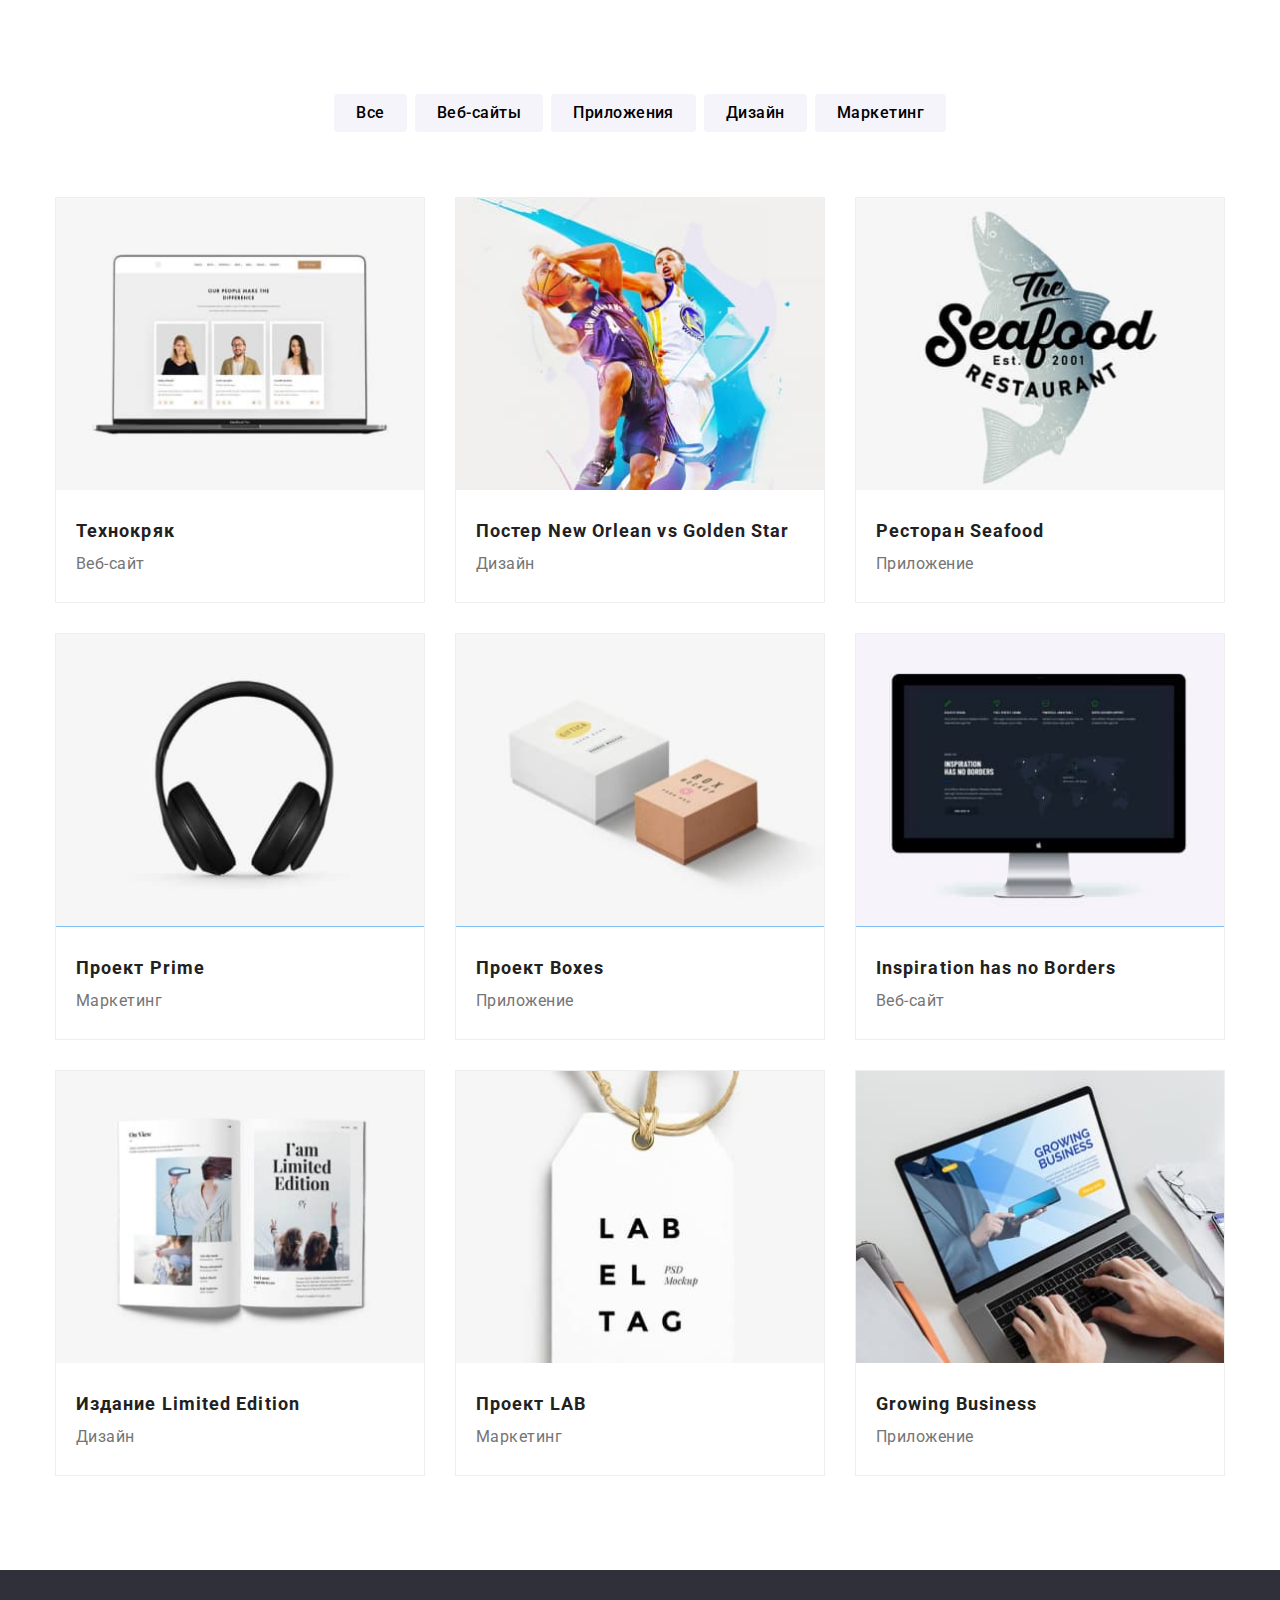
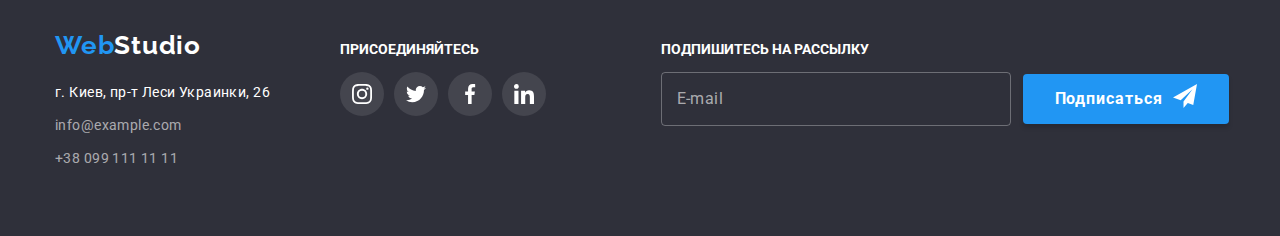
==== portfolio.html @ 1bb11bcc "finished 7 sections of 9" ====
<!DOCTYPE html>
<html lang="ru">

<head>
    <meta charset="UTF-8">
    <meta http-equiv="X-UA-Compatible" content="IE=edge">
    <meta name="viewport" content="width=device-width, initial-scale=1.0">
    <title>Студия</title>
    <link rel="preconnect" href="https://fonts.gstatic.com">
    <link
        href="https://fonts.googleapis.com/css2?family=Raleway:wght@700&family=Roboto:wght@400;500;700;900&display=swap"
        rel="stylesheet">
    <link rel="stylesheet" href="https://cdnjs.cloudflare.com/ajax/libs/modern-normalize/1.0.0/modern-normalize.min.css">
    <link rel="stylesheet" href="./css/main.min.css">
</head>
<body>
    <!-- <header>
        <div class="container navigation">
            <nav class="navigation">
                <a href="./index.html" lang=en class="logo--dark"><span class="logo--accent">Web</span>Studio</a>
                <ul class="navigation__links list">
                    <li class="navigation__item"><a class="link" href="./index.html">Студия</a></li>
                    <li class="navigation__item"><a class="link current" href="./portfolio.html">Портфолио</a></li>
                    <li class="navigation__item"><a class="link" href="">Контакты</a></li>
                </ul>
            </nav>
            <ul class="address list">
                <li class="address__item">
                    <a class="link" href="mailto:info@devstudio.com">
    
                        <svg class="address__icon" width="16px" height="12px">
                            <use href="./images/sprite.svg#icon-envelope"></use>
                        </svg>info@devstudio.com
    
                    </a>
                </li>
                <li class="address__item">
                    <a class="link" href="tel:+380961111111">
                        <svg class="address__icon" width="20px" height="16px">
                            <use href="./images/sprite.svg#icon-smartphone"></use>
                        </svg>+38 096 111 11 11
                    </a>
                </li>
            </ul>
        </div>
    </header> -->
<!-- main -->
<main>
    
<section class="portfolio">
    <div class="container">
        <!-- project buttons -->
        
    <h1 class="visually-hidden">Наши проекты</h1>
    
    <ul class="portfolio__buttons list">
        <li class="portfolio__list"><button type="button" class="portfolio__button">Все</button></li>
        <li class="portfolio__list"><button type="button" class="portfolio__button">Веб-сайты</button></li>
        <li class="portfolio__list"><button type="button" class="portfolio__button">Приложения</button></li>
        <li class="portfolio__list"><button type="button" class="portfolio__button">Дизайн</button></li>
        <li class="portfolio__list"><button type="button" class="portfolio__button">Маркетинг</button></li>
    </ul>
    
    <!-- project cards -->
    <ul class="portfolio__cards list">
        <li class="card">
            <a class="card__link" href="">
                
                <div class="portfolio__container">
        
                <picture>
                    <source srcset="./images/portfolio/desktop1@1x.jpg 1x, ./images/portfolio/desktop1@2x.jpg 2x"
                        media="(min-width: 1200px)" type="image/jpeg">
                    <source srcset="./images/portfolio/tablet1@1x.jpg 1x, ./images/portfolio/tablet1@2x.jpg 2x" media="(min-width: 768px)"
                        type="image/jpeg">
                    <source srcset="./images/portfolio/mobile1@1x.jpg 1x, ./images/portfolio/mobile1@2x.jpg 2x" media="(max-width: 767.9px)"
                        type="image/jpeg">

                   <img src="./images/portfolio/img1.jpg" alt="пример веб-страницы" width="450" height="294">
                </picture>
            
            <div class="overlay">
                <p class="overlay__paragraph">
                    Технокряк это современная площадка распространения коронавируса. Компании используют эту платформу для цифрового
                    шпионажа и атак на защищённые сервера конкурентов.
                </p>
            </div></div>
            <div class="portfolio__text">
            <h2 class="portfolio__heading">Технокряк</h2>
            <p class="portfolio__paragraph">Веб-сайт</p>
            </div></a>
        </li>
        <li class="card">
            <a class="card__link" href="">

                <div class="portfolio__container">
        
                <picture>
                    <source srcset="./images/portfolio/desktop2@1x.jpg 1x, ./images/portfolio/desktop2@2x.jpg 2x"
                        media="(min-width: 1200px)" type="image/jpeg">
                    <source srcset="./images/portfolio/tablet2@1x.jpg 1x, ./images/portfolio/tablet2@2x.jpg 2x" media="(min-width: 768px)"
                        type="image/jpeg">
                    <source srcset="./images/portfolio/mobile2@1x.jpg 1x, ./images/portfolio/mobile2@2x.jpg 2x" media="(max-width: 767.9px)"
                        type="image/jpeg">
                    <img src="./images/portfolio/img2.jpg" alt="постер игра в баскетбол" width="450" height="294">
                </picture>
            
            <div class="overlay">
                <p class="overlay__paragraph">
                    Технокряк это современная площадка распространения коронавируса. Компании используют эту платформу для цифрового
                    шпионажа и атак на защищённые сервера конкурентов.
                </p>
            </div>
            </div>
            <div class="portfolio__text">
            <h2 class="portfolio__heading">Постер <span lang="en">New Orlean vs Golden Star</span></h2>
            <p class="portfolio__paragraph">Дизайн</p>
            </div></a>
        </li>
        <li class="card">
            <a class="card__link" href="">
                
                <div class="portfolio__container">
        
                <picture>
                    <source srcset="./images/portfolio/desktop3@1x.jpg 1x, ./images/portfolio/desktop3@2x.jpg 2x"
                        media="(min-width: 1200px)" type="image/jpeg">
                    <source srcset="./images/portfolio/tablet3@1x.jpg 1x, ./images/portfolio/tablet3@2x.jpg 2x" media="(min-width: 768px)"
                        type="image/jpeg">
                    <source srcset="./images/portfolio/mobile3@1x.jpg 1x, ./images/portfolio/mobile3@2x.jpg 2x" media="(max-width: 767.9px)"
                        type="image/jpeg">
                    <img src="./images/portfolio/img3.jpg" alt="эмблема ресторана" width="450" height="294">
                </picture>
            
            <div class="overlay">
                <p class="overlay__paragraph">
                    Технокряк это современная площадка распространения коронавируса. Компании используют эту платформу для цифрового
                    шпионажа и атак на защищённые сервера конкурентов.
                </p>
            </div>
            </div>
            <div class="portfolio__text">
            <h2 class="portfolio__heading">Ресторан <span lang="en">Seafood</span></h2>
            <p class="portfolio__paragraph">Приложение</p>
            </div></a>
        </li>
        <li class="card">
            <a class="card__link" href="">
                
                <div class="portfolio__container">
        
                <picture>
                    <source srcset="./images/portfolio/desktop4@1x.jpg 1x, ./images/portfolio/desktop4@2x.jpg 2x"
                        media="(min-width: 1200px)" type="image/jpeg">
                    <source srcset="./images/portfolio/tablet4@1x.jpg 1x, ./images/portfolio/tablet4@2x.jpg 2x" media="(min-width: 768px)"
                        type="image/jpeg">
                    <source srcset="./images/portfolio/mobile4@1x.jpg 1x, ./images/portfolio/mobile4@2x.jpg 2x" media="(max-width: 767.9px)"
                        type="image/jpeg">
                    <img src="./images/portfolio/img4.jpg" alt="наушники" width="450" height="294">
                </picture>
            
            <div class="overlay">
                <p class="overlay__paragraph">
                    Технокряк это современная площадка распространения коронавируса. Компании используют эту платформу для цифрового
                    шпионажа и атак на защищённые сервера конкурентов.
                </p>
            </div>
            </div>
            <div class="portfolio__text">
            <h2 class="portfolio__heading">Проект <span lang="en">Prime</span></h2>
            <p class="portfolio__paragraph">Маркетинг</p>
            </div></a>
        </li>
        <li class="card">
            <a class="card__link" href="">
                
            <div class="portfolio__container">
        
                <picture>
                    <source srcset="./images/portfolio/desktop5@1x.jpg 1x, ./images/portfolio/desktop5@2x.jpg 2x"
                        media="(min-width: 1200px)" type="image/jpeg">
                    <source srcset="./images/portfolio/tablet5@1x.jpg 1x, ./images/portfolio/tablet5@2x.jpg 2x" media="(min-width: 768px)"
                        type="image/jpeg">
                    <source srcset="./images/portfolio/mobile5@1x.jpg 1x, ./images/portfolio/mobile5@2x.jpg 2x" media="(max-width: 767.9px)"
                        type="image/jpeg">
                    <img src="./images/portfolio/img5.jpg" alt="пример приложения" width="450" height="294">
                </picture>
            
            <div class="overlay">
                <p class="overlay__paragraph">
                    Технокряк это современная площадка распространения коронавируса. Компании используют эту платформу для цифрового
                    шпионажа и атак на защищённые сервера конкурентов.
                </p>
            </div>
            </div>
            <div class="portfolio__text">
            <h2 class="portfolio__heading">Проект <span lang="en">Boxes</span></h2>
            <p class="portfolio__paragraph">Приложение</p>
            </div></a>
        </li>
        <li class="card">
            <a class="card__link" href="">
                
                <div class="portfolio__container">
                    <picture>
                        <source srcset="./images/portfolio/desktop6@1x.jpg 1x, ./images/portfolio/desktop6@2x.jpg 2x"
                            media="(min-width: 1200px)" type="image/jpeg">
                        <source srcset="./images/portfolio/tablet6@1x.jpg 1x, ./images/portfolio/tablet6@2x.jpg 2x" media="(min-width: 768px)"
                            type="image/jpeg">
                        <source srcset="./images/portfolio/mobile6@1x.jpg 1x, ./images/portfolio/mobile6@2x.jpg 2x" media="(max-width: 767.9px)"
                            type="image/jpeg">
                        <img src="./images/portfolio/img6.jpg" alt="пример веб-сайта" width="450" height="294">
                    </picture>
            <div class="overlay">
                <p class="overlay__paragraph">
                    Технокряк это современная площадка распространения коронавируса. Компании используют эту платформу для цифрового
                    шпионажа и атак на защищённые сервера конкурентов.
                </p>
            </div>
            </div>
            <div class="portfolio__text">
            <h2 class="portfolio__heading" lang="en">Inspiration has no Borders</h2>
            <p class="portfolio__paragraph">Веб-сайт</p>
            </div></a>
        </li>
        <li class="card">
            <a class="card__link" href="">
                
            <div class="portfolio__container">
            <picture>
                <source srcset="./images/portfolio/desktop7@1x.jpg 1x, ./images/portfolio/desktop7@2x.jpg 2x"
                    media="(min-width: 1200px)" type="image/jpeg">
                <source srcset="./images/portfolio/tablet7@1x.jpg 1x, ./images/portfolio/tablet7@2x.jpg 2x" media="(min-width: 768px)"
                    type="image/jpeg">
                <source srcset="./images/portfolio/mobile7@1x.jpg 1x, ./images/portfolio/mobile7@2x.jpg 2x" media="(max-width: 767.9px)"
                    type="image/jpeg">
                <img src="./images/portfolio/img6.jpg" alt="пример веб-сайта" width="450" height="294">
            </picture>
            <div class="overlay">
                <p class="overlay__paragraph">
                    Технокряк это современная площадка распространения коронавируса. Компании используют эту платформу для цифрового
                    шпионажа и атак на защищённые сервера конкурентов.
                </p>
            </div>
            </div>
            <div class="portfolio__text">
            <h2 class="portfolio__heading">Издание <span lang="en">Limited Edition</span></h2>
            <p class="portfolio__paragraph">Дизайн</p>
            </div></a>
        </li>
        <li class="card">
            <a class="card__link" href="">
                
                <div class="portfolio__container">
            <picture>
                <source srcset="./images/portfolio/desktop8@1x.jpg 1x, ./images/portfolio/desktop8@2x.jpg 2x"
                    media="(min-width: 1200px)" type="image/jpeg">
                <source srcset="./images/portfolio/tablet8@1x.jpg 1x, ./images/portfolio/tablet8@2x.jpg 2x" media="(min-width: 768px)"
                    type="image/jpeg">
                <source srcset="./images/portfolio/mobile8@1x.jpg 1x, ./images/portfolio/mobile8@2x.jpg 2x" media="(max-width: 767.9px)"
                    type="image/jpeg">
                <img src="./images/portfolio/img8.jpg" alt="этикетка с названием проекта" width="450" height="294">
            </picture>
            <div class="overlay">
                <p class="overlay__paragraph">
                    Технокряк это современная площадка распространения коронавируса. Компании используют эту платформу для цифрового
                    шпионажа и атак на защищённые сервера конкурентов.
                </p>
            </div>
            </div>
            <div class="portfolio__text">
            <h2 class="portfolio__heading">Проект <span lang="en">LAB</span></h2>
            <p class="portfolio__paragraph">Маркетинг</p>
            </div></a>
        </li>
        <li class="card">
            <a class="card__link" href="">
                
                <div class="portfolio__container">
            <picture>
                <source srcset="./images/portfolio/desktop9@1x.jpg 1x, ./images/portfolio/desktop9@2x.jpg 2x"
                    media="(min-width: 1200px)" type="image/jpeg">
                <source srcset="./images/portfolio/tablet9@1x.jpg 1x, ./images/portfolio/tablet9@2x.jpg 2x" media="(min-width: 768px)"
                    type="image/jpeg">
                <source srcset="./images/portfolio/mobile9@1x.jpg 1x, ./images/portfolio/mobile9@2x.jpg 2x" media="(max-width: 767.9px)"
                    type="image/jpeg">
                <img src="./images/portfolio/img9.jpg" alt="приложение на экране ноутбука" width="450" height="294">
            </picture>
            <div class="overlay">
                <p class="overlay__paragraph">
                    Технокряк это современная площадка распространения коронавируса. Компании используют эту платформу для цифрового
                    шпионажа и атак на защищённые сервера конкурентов.
                </p>
            </div>
            </div>
            <div class="portfolio__text">
            <h2 class="portfolio__heading" lang="en">Growing Business</h2>
            <p class="portfolio__paragraph">Приложение</p>
            </div></a>
        </li>
    </ul>
</div>
</section>
</main>
    <!-- footer -->
<footer>
    <div class="container footer">
        <div class="footer__thumb">
            <div class="footer__wrap">

                <a href="./index.html" lang=en class="logo--light"><span class="logo--accent">Web</span>Studio</a>
                <address>
                    <ul class="list">
                        <li class="footer__list"><a class="footer__address" href="https://goo.gl/maps/DHRGLdLPz4CvpjzV8"
                                target="_blank" rel="noopener noreferrer">г. Киев, пр-т Леси Украинки, 26</a></li>
                        <li class="footer__list"><a class="footer__mail"
                                href="mailto:info@example.com">info@example.com</a></li>
                        <li class="footer__list"><a class="footer__number" href="tel:+380991111111">+38 099 111 11
                                11</a> </li>
                    </ul>
                </address>
            </div>

            <div class="join">
                <h3 class="join__heading">присоединяйтесь</h3>
                <ul class="list footer__social">
                    <li class="social__item">
                        <a class="link social__link" href="" target="_blank" rel="noopener noreferrer"
                            aria-label="Ссылка на Инстаграм">
                            <svg class="join__icon">
                                <use href="./images/sprite.svg#icon-instagram"></use>
                            </svg>
                        </a>
                    </li>
                    <li class="social__item">
                        <a class="link social__link" href="" target="_blank" rel="noopener noreferrer"
                            aria-label="Ссылка на Твиттер">
                            <svg class="join__icon">
                                <use href="./images/sprite.svg#icon-twitter"></use>
                            </svg>
                        </a>
                    </li>
                    <li class="social__item">
                        <a class="link social__link" href="" target="_blank" rel="noopener noreferrer"
                            aria-label="Ссылка на Фейсбук">
                            <svg class="join__icon">
                                <use href="./images/sprite.svg#icon-facebook"></use>
                            </svg>
                        </a>
                    </li>
                    <li class="social__item">
                        <a class="link social__link" href="" target="_blank" rel="noopener noreferrer"
                            aria-label="Ссылка на Линкедин">
                            <svg class="join__icon">
                                <use href="./images/sprite.svg#icon-linkedin"></use>
                            </svg>
                        </a>
                    </li>
                </ul>

            </div>
        </div>
        <div class="follow">
            <h3 class="join__heading">Подпишитесь на рассылку</h3>
            <form class="follow__thumb">

                <label>
                    <input type="email" name="follow__email" placeholder="E-mail" autocomplete="off"
                        class="follow__email" />
                </label>
                <button type="submit" class="follow__button">Подписаться
                    <svg class="follow__icon" width="24px" height="24px">
                        <use href="./images/sprite.svg#icon-send"></use>
                    </svg></button>

            </form>
        </div>

    </div>
</footer>


</body>
---- css/main.min.css ----
:root{--primary-text-color: rgba(33, 33, 33, 1);--secondary-text-color: rgba(117, 117, 117, 1);--light-text-color: rgba(255, 255, 255, 1);--accent-color: rgba(33, 150, 243, 1);--background-primary: rgba(255, 255, 255, 1);--background-secondary: rgba(245, 244, 250, 1);--background-dark: rgba(47, 48, 58, 1);--primary-icon-color: rgba(175, 177, 184, 1);--dark-icon-background: rgba(255, 255, 255, 0.1);--cubic-bezier: cubic-bezier(0.4, 0, 0.2, 1)}body{background-color:var(--background-primary);color:var(--primary-text-color);font-family:"Roboto", "Raleway", sans-serif}html{box-sizing:border-box}*,*::before,*::after{box-sizing:inherit}img{display:block;width:100%;height:auto}button{border:none}.list{list-style:none;padding:0;margin:0}.link{text-decoration:none}textarea{resize:none}header{border:1px solid #ececec;align-items:center}footer{padding-top:60px;padding-bottom:60px;background-color:var(--background-dark)}.visually-hidden{position:absolute !important;clip:rect(1px 1px 1px 1px);clip:rect(1px, 1px, 1px, 1px);padding:0 !important;border:0 !important;height:1px !important;width:1px !important;overflow:hidden}.container{padding-left:15px;padding-right:15px;width:100%;margin-left:auto;margin-right:auto}@media screen and (min-width: 480px){.container{max-width:480px;margin-left:auto;margin-right:auto}}@media screen and (min-width: 768px){.container{max-width:768px}}@media screen and (min-width: 1200px){.container{max-width:1200px}}.logo--dark{font-family:"Raleway";font-weight:700;font-size:26px;line-height:1.2;letter-spacing:0.03em;color:var(--primary-text-color);text-decoration:none;padding-bottom:25px;padding-top:25px}.logo--light{display:block;margin-bottom:20px;font-family:"Raleway";font-weight:700;font-size:26px;line-height:1.2;letter-spacing:0.03em;color:var(--light-text-color);text-decoration:none}.logo--accent{font-family:"Raleway";font-weight:700;font-size:26px;line-height:1.2;letter-spacing:0.03em;color:var(--accent-color);text-decoration:none}.address__icon{display:inline-flex;margin-right:10px;align-items:center;fill:var(--secondary-text-color);transition-property:fill;transition-duration:250ms;transition-timing-function:var(--cubic-bezier)}.address__icon:hover{fill:currentColor}.link:hover .address__icon,.link:focus .address__icon{fill:currentColor}.address .link{display:flex;align-items:center;font-weight:500;font-size:12px;line-height:1.14;letter-spacing:0.02em;color:var(--secondary-text-color);cursor:pointer;transition-property:color;transition-duration:250ms;transition-timing-function:var(--cubic-bezier)}@media screen and (min-width: 1200px){.address .link{font-size:14px;line-height:1.17}}.address .link:hover,.address .link:focus{color:var(--accent-color)}.address{display:none;margin-left:auto}@media screen and (min-width: 768px){.address{display:flex;flex-direction:column}}@media screen and (min-width: 1200px){.address{flex-direction:inherit}}@media screen and (min-width: 768px){.address__item:not(:last-child){margin-bottom:10px}}@media screen and (min-width: 1200px){.address__item:not(:last-child){margin-right:50px;margin-bottom:0}}.mobile-menu{position:fixed;top:0;left:0;width:100%;height:100vp}.mobile-menu__button{width:40px;height:40px;background-color:transparent;border:none;cursor:pointer}@media screen and (min-width: 768px){.mobile-menu__button{display:none}}.navigation{display:flex;align-items:center}.navigation__links{display:none;margin-left:88px}@media screen and (min-width: 768px){.navigation__links{display:flex}}@media screen and (min-width: 1200px){.navigation__links{margin-left:93px}}.navigation__links .navigation__item{margin-right:50px}.navigation__links .navigation__item:last-child{margin:0}.navigation__links .link{font-weight:500;font-size:14px;line-height:1.14;letter-spacing:0.02em;color:var(--primary-text-color);cursor:pointer;transition-property:color;transition-duration:250ms;transition-timing-function:var(--cubic-bezier)}.navigation__links .link:hover,.navigation__links .link:focus{color:var(--accent-color)}.navigation__links .link.current{color:var(--accent-color)}.link.current{position:relative;padding-bottom:32px}.link.current::after{position:absolute;content:"";display:block;bottom:-1px;width:100%;height:4px;border-radius:2px;background-color:var(--accent-color)}.promo{padding-top:118px;padding-bottom:118px;margin-right:auto;margin-left:auto;max-width:1600px;background-repeat:no-repeat;background-size:cover;background-color:var(--background-dark);background-image:linear-gradient(rgba(47,48,58,0.4), rgba(47,48,58,0.4)),url(../../images/bg-image/mobile-bg@1x.jpg)}@media screen and (min-width: 1200px){.promo{padding-top:200px;padding-bottom:200px;background-position:center;max-width:1600px;height:600px}}@media (min-device-pixel-ratio: 2), (-webkit-min-device-pixel-ratio: 2), (min-resolution: 192dpi), (min-resolution: 2dppx){.promo{background-image:linear-gradient(rgba(47,48,58,0.4), rgba(47,48,58,0.4)),url("../images/bg-image/mobile-bg@2x.jpg")}}@media (min-width: 768px){.promo{background-image:linear-gradient(rgba(47,48,58,0.4), rgba(47,48,58,0.4)),url("../images/bg-image/tablet-bg@1x.jpg")}}@media (min-width: 768px) and (min-device-pixel-ratio: 2), (min-width: 768px) and (-webkit-min-device-pixel-ratio: 2), (min-width: 768px) and (min-resolution: 192dpi), (min-width: 768px) and (min-resolution: 2dppx){.promo{background-image:linear-gradient(rgba(47,48,58,0.4), rgba(47,48,58,0.4)),url("../images/bg-image/tablet-bg@2x.jpg")}}@media (min-width: 1200px){.promo{background-image:linear-gradient(rgba(47,48,58,0.4), rgba(47,48,58,0.4)),url("../images/bg-image/desktop-bg@1x.jpg");background-position:center;max-width:1600px;height:600px}}@media (min-width: 1200px) and (min-device-pixel-ratio: 2), (min-width: 1200px) and (-webkit-min-device-pixel-ratio: 2), (min-width: 1200px) and (min-resolution: 192dpi), (min-width: 1200px) and (min-resolution: 2dppx){.promo{background-image:linear-gradient(rgba(47,48,58,0.4), rgba(47,48,58,0.4)),url("../images/bg-image/desktop-bg@2x.jpg")}}.promo__heading{max-width:360px;margin:0 auto;margin-bottom:30px;font-weight:900;font-size:26px;line-height:1.62;text-align:center;letter-spacing:0.06em;text-transform:uppercase;color:var(--light-text-color)}@media screen and (min-width: 1200px){.promo__heading{max-width:696px;font-size:44px;line-height:1.36}}.promo__button{display:block;padding:10px 32px;min-width:200;margin-left:auto;margin-right:auto;font-family:inherit;font-weight:700;font-size:16px;line-height:1.87;letter-spacing:0.06em;background-color:var(--accent-color);color:var(--light-text-color);box-shadow:0px 4px 4px rgba(0,0,0,0.15);border-radius:4px;cursor:pointer}.highlights{padding-top:60px;padding-bottom:60px;background-color:var(--background-primary)}@media screen and (min-width: 1200px){.highlights{padding-top:94px;padding-bottom:94px}}.highlights .list{margin-left:-30px;margin-top:-30px}@media screen and (min-width: 768px){.highlights .list{display:flex;flex-wrap:wrap}}.highlights__list{margin-top:30px;margin-left:30px}@media screen and (min-width: 480px){.highlights__list{flex-basis:calc((100% - 1 * 30px) / 1)}}@media screen and (min-width: 768px){.highlights__list{flex-basis:calc((100% - 2 * 30px) / 2)}}@media screen and (min-width: 1200px){.highlights__list{flex-basis:calc((100% - 4 * 30px) / 4)}}.highlights__thumb{display:flex;justify-content:center;align-items:center;padding-top:25px;padding-bottom:25px;margin-bottom:30px;width:100%;height:auto;background-color:var(--background-secondary);border-radius:4px}@media screen and (min-width: 1200px){.highlights__thumb{width:270px;height:120px}}.highlights__icon{width:70px;height:70px}.highlights__heading{margin-bottom:0;margin-top:0;text-align:center;font-size:14px;font-weight:700;line-height:1.14;letter-spacing:0.03em;text-transform:uppercase}@media screen and (min-width: 760px){.highlights__heading{text-align:left}}.highlights__paragraph{margin-top:10px;margin-bottom:0;font-size:14px;line-height:1.71;letter-spacing:0.03em;color:var(--secondary-text-color)}.projects{padding-bottom:94px}@media screen and (max-width: 1199px){.projects{display:none}}.projects__heading{margin-top:0;margin-bottom:50px}.projects__list{display:flex}.projects__cards:not(:last-child){margin-right:30px}.projects__cards{position:relative;width:370px;height:294px}.projects__container{position:absolute;bottom:0;display:flex;align-items:center;justify-content:center;width:100%;height:70px;background-color:rgba(47,48,58,0.8)}.projects__text{margin:0;font-weight:700;font-size:14px;line-height:1.14;letter-spacing:0.03em;text-transform:uppercase;color:var(--light-text-color)}.projects__heading{font-weight:700;font-size:36px;line-height:1.16;text-align:center;letter-spacing:0.03em}.team{padding-top:94px;padding-bottom:94px;background-color:var(--background-secondary)}.team__heading{margin-top:0;font-weight:700;font-size:28px;line-height:1.16;text-align:center;letter-spacing:0.03em}@media screen and (min-width: 1200px){.team__heading{margin-bottom:50px;font-size:36px}}.team__list{margin-left:-30px;margin-top:-30px;display:flex;flex-wrap:wrap}.team__card{width:450px;padding-bottom:30px;margin-top:30px;margin-left:30px;text-align:center;background-color:var(--background-primary);box-shadow:0px 1px 3px rgba(0,0,0,0.12),0px 1px 1px rgba(0,0,0,0.14),0px 2px 1px rgba(0,0,0,0.2);border-radius:0px 0px 4px 4px}@media screen and (min-width: 768px){.team__card{flex-basis:calc((100% - 2 * 30px) / 2)}}@media screen and (min-width: 1200px){.team__card{flex-basis:calc((100% - 4 * 30px) / 4)}}.team__img{margin-bottom:30px}.team__name{margin-top:0;margin-bottom:10px;font-weight:500;font-size:16px;line-height:1.18;text-align:center;letter-spacing:0.03em}.team__description{margin:0;font-size:16px;line-height:1.18;text-align:center;letter-spacing:0.03em;color:var(--secondary-text-color)}.social{display:inline-flex;margin-top:16px}.social__item:not(:last-child){margin-right:10px}.social__link{display:flex;justify-content:center;align-items:center;width:44px;height:44px;border-radius:50%;transition-property:background-color;transition-duration:250ms;transition-timing-function:var(--cubic-bezier)}.social__icon{width:20px;height:20px;fill:var(--primary-icon-color);transition-property:fill;transition-duration:250ms;transition-timing-function:var(--cubic-bezier)}.social__link:hover,.social__link:focus{background-color:var(--accent-color)}.social__link:hover .social__icon,.social__link:focus .social__icon{fill:var(--light-text-color)}.clients{padding-top:60px;padding-bottom:60px}.clients__heading{margin-top:0;margin-bottom:30px;font-weight:700;font-size:28px;line-height:1.17;text-align:center;letter-spacing:0.03em}.clients__list{display:flex;flex-wrap:wrap;margin-top:-30px;margin-left:-30px}.clients__card{width:100%;margin-top:30px;margin-left:30px;flex-basis:calc((100% - 2 * 30px) / 2)}@media screen and (min-width: 768px){.clients__card{flex-basis:calc((100% - 3 * 30px) / 3)}}@media screen and (min-width: 1200px){.clients__card{flex-basis:calc((100% - 6 * 30px) / 6)}}.clients__icon{width:106px;height:60px;fill:var(--primary-icon-color);transition:fill 250ms cubic-bezier(0.4, 0, 0.2, 1)}.clients__link{display:flex;justify-content:center;align-items:center;width:100%;height:90px;border:1px solid #afb1b8;border-radius:4px;transition-property:border;transition-duration:250ms;transition-timing-function:cubic-bezier(0.4, 0, 0.2, 1)}.clients__link:hover,.clients__link:focus{border:1px solid var(--accent-color);border-radius:4px}.clients__link:hover .clients__icon,.clients__link:focus .clients__icon{fill:var(--accent-color)}.backdrop{position:fixed;top:0;left:0;width:100%;height:100%;background-color:rgba(0,0,0,0.1);opacity:1;transition:opacity 250ms var(--cubic-bezier),visibility 250ms var(--cubic-bezier)}.backdrop.is-hidden{opacity:0;pointer-events:none;visibility:hidden}.backdrop.is-hidden .modal{transform:translate(-50%, -50%) scale(0.9)}.modal{position:absolute;top:50%;left:50%;transform:translate(-50%, -50%) scale(1);width:528px;height:581px;padding:40px;background-color:var(--light-text-color);box-shadow:0px 1px 3px rgba(0,0,0,0.12),0px 1px 1px rgba(0,0,0,0.14),0px 2px 1px rgba(0,0,0,0.2);border-radius:4px;opacity:1;transition:transform 250ms var(--cubic-bezier),opacity 250ms var(--cubic-bezier)}.modal__button{position:absolute;right:8px;top:8px;width:30px;height:30px;cursor:pointer;background:var(--light-text-color);border:1px solid rgba(0,0,0,0.1);border-radius:50%}.modal__button:hover,.modal__button:focus{cursor:pointer}.modal__button:hover .modal__svg,.modal__button:focus .modal__svg{fill:var(--accent-color)}.modal__svg{position:absolute;bottom:-1px;right:-1px;fill:var(--primary-text-color);transition:fill 250ms var(--cubic-bezier)}.form{display:flex;flex-direction:column}.form__heading{margin-top:0;margin-bottom:12px;font-weight:bold;font-size:20px;line-height:1.15;text-align:center;letter-spacing:0.03em}.form__card{position:relative;margin-top:4px;margin-bottom:10px}.form__field{width:100%;height:40px;padding-left:42px;border:1px solid rgba(33,33,33,0.2);border-radius:4px;outline:none;transition:border-color 250ms var(--cubic-bezier)}.form__field:focus{border-color:var(--accent-color)}.form__mark{font-size:12px;line-height:1.16;letter-spacing:0.01em;color:var(--secondary-text-color)}.form__icon{position:absolute;top:11px;left:12px;display:inline-block;width:18px;height:18px;transition:fill 250ms var(--cubic-bezier)}.form__field:focus+.form__icon{fill:var(--accent-color)}.comment{margin-bottom:20px;margin-top:4px}.comment__area{width:100%;height:120px;padding:12px 16px;border:1px solid rgba(33,33,33,0.2);border-radius:4px;outline:none;transition:border-color 250ms var(--cubic-bezier)}.comment__area:focus{border-color:var(--accent-color)}.comment__area::placeholder{font-size:12px;line-height:1.17;letter-spacing:0.01em;color:var(--secondary-text-color)}.checkbox{display:block;justify-content:center;align-items:center;text-align:center;margin-bottom:30px}.checkbox__area{position:absolute;-webkit-appearance:none;-moz-appearance:none;-appearance:none}.checkbox__wrap{position:relative;display:inline-block;width:16px;height:16px;top:2px;margin-right:5px;border:2px solid var(--primary-text-color);border-radius:2px;transition:border 250ms var(--cubic-bezier),background-image 250ms var(--cubic-bezier)}.checkbox__area:checked+.checkbox__wrap{background-image:url(../images/check.svg);border:var(--accent-color)}.checkbox__area:hover+.checkbox__wrap,.checkbox__area:focus+.checkbox__wrap{border-color:var(--accent-color)}.policy{font-size:14px;line-height:1.71;letter-spacing:0.03em;color:var(--secondary-text-color)}.policy__link{color:var(--accent-color);cursor:pointer}.policy__send{display:block;padding:10px 55px;min-width:200;margin-left:auto;margin-right:auto;font-family:inherit;font-weight:700;font-size:16px;line-height:1.87;letter-spacing:0.06em;background-color:var(--accent-color);color:var(--light-text-color);box-shadow:0px 4px 4px rgba(0,0,0,0.15);border-radius:4px;cursor:pointer}.portfolio{padding-top:60px;padding-bottom:60px}@media screen and (min-width: 1200px){.portfolio{padding-top:94px;padding-bottom:94px}}.portfolio__list:not(:last-child){margin-right:8px}.portfolio__container{position:relative;overflow:hidden}.portfolio__buttons{display:flex;flex-wrap:wrap;justify-content:left;margin-bottom:40px}@media screen and (min-width: 768px){.portfolio__buttons{margin-bottom:30px;justify-content:center}}@media screen and (min-width: 1200px){.portfolio__buttons{margin-bottom:50px}}.portfolio__button{padding-top:6px;padding-bottom:6px;padding-left:22px;padding-right:22px;margin-bottom:15px;font-weight:500;font-size:16px;line-height:1.62;font-family:inherit;letter-spacing:0.03em;min-width:73px;border-radius:4px;text-align:center;cursor:pointer;background-color:var(--background-secondary);transition:box-shadow 250ms cubic-bezier(0.4, 0, 0.2, 1),color 250ms cubic-bezier(0.4, 0, 0.2, 1),background-color 250ms cubic-bezier(0.4, 0, 0.2, 1)}.portfolio__button:hover,.portfolio__button:focus{background-color:var(--accent-color);color:var(--light-text-color);box-shadow:0px 3px 1px rgba(0,0,0,0.1),0px 1px 2px rgba(0,0,0,0.08),0px 2px 2px rgba(0,0,0,0.12)}.overlay{position:absolute;bottom:0;right:0;height:100%;width:100%;padding:63px 24px;font-size:18px;line-height:1.56;letter-spacing:0.03em;text-align:left;color:var(--light-text-color);background-color:rgba(33,150,243,0.9);transform:translateY(100%);transition:transform 250ms cubic-bezier(0.4, 0, 0.2, 1)}.card__link:hover .overlay,.card__link:focus .overlay{transform:translateY(0)}.overlay__paragraph{margin:0}.portfolio__cards{display:flex;flex-wrap:wrap;margin-left:-30px;margin-top:-30px}.portfolio__text{padding:23px 20px}.portfolio__heading{margin:0;font-weight:700;font-size:18px;line-height:2;letter-spacing:0.06em;color:var(--primary-text-color)}.portfolio__paragraph{margin:0;font-size:16px;line-height:1.87;letter-spacing:0.03em;color:var(--secondary-text-color)}.card{margin-top:30px;margin-left:30px;width:100%;left:215px;top:262px;border:1px solid #eeeeee;box-sizing:border-box;display:flex;width:100%}@media screen and (min-width: 768px){.card{flex-basis:calc((100% - 2 * 30px) / 2)}}@media screen and (min-width: 1200px){.card{flex-basis:calc((100% - 3 * 30px) / 3)}}.card__link{display:block;text-decoration:none;cursor:pointer;transition:box-shadow 250ms var(--cubic-bezier)}.card__link:hover,.card__link:focus{box-shadow:0px 1px 1px rgba(0,0,0,0.12),0px 4px 4px rgba(0,0,0,0.06),1px 4px 6px rgba(0,0,0,0.16)}@media screen and (min-width: 1200px){.footer{display:flex;flex-wrap:wrap;align-items:baseline}}.footer__list:not(:last-child){margin-bottom:9px}@media screen and (min-width: 768px){.footer__thumb{display:flex;justify-content:space-around;align-items:baseline}}@media screen and (min-width: 1200px){.footer__thumb{margin-bottom:0}}.footer__wrap{margin-bottom:60px;text-align:center}@media screen and (min-width: 768px){.footer__wrap{text-align:left;margin-bottom:0}}.footer__address{font-size:14px;font-style:normal;line-height:1.71;letter-spacing:0.03em;text-decoration:none;cursor:pointer;color:var(--light-text-color);transition-property:color;transition-duration:250ms;transition-timing-function:var(--cubic-bezier)}.footer__mail,.footer__number{font-size:14px;font-style:normal;line-height:1.71;letter-spacing:0.03em;text-decoration:none;cursor:pointer;color:rgba(255,255,255,0.6);transition-property:color;transition-duration:250ms;transition-timing-function:var(--cubic-bezier)}.footer__address:hover,.footer__mail:hover,.footer__number:hover{color:var(--accent-color)}.footer__address:focus,.footer__mail:focus,.footer__number:focus{color:var(--accent-color)}.join{text-align:center;margin-bottom:60px}@media screen and (min-width: 1200px){.join{margin-left:70px}}.join__heading{margin-top:0;margin-bottom:20;font-size:14px;line-height:1.14;color:var(--light-text-color);text-transform:uppercase}@media screen and (min-width: 1200px){.join__heading{text-align:left}}.footer__social{display:flex;justify-content:center;margin-top:0;fill:var(--light-text-color)}.join__icon{width:20px;height:20px;fill:var(--light-text-color)}.join .social__item{border-radius:50%;background-color:var(--dark-icon-background)}.follow{text-align:center}@media screen and (min-width: 768px){.follow{margin-left:auto;margin-right:auto;text-align:center;margin-top:60px;max-width:450px}}@media screen and (min-width: 1200px){.follow{margin-top:0;margin-right:auto;margin-left:auto}}@media screen and (min-width: 1200px){.follow__thumb{align-items:center;display:flex}}.follow__email{width:100%;margin-bottom:20px;padding:16px 15px;background-color:transparent;font-size:16px;line-height:1.25;letter-spacing:0.03em;color:var(--light-text-color);border-radius:4px;border:1px solid rgba(255,255,255,0.3);outline:none}@media screen and (min-width: 1200px){.follow__email{width:350px;margin-bottom:0}}.follow__email::placeholder{color:rgba(255,255,255,0.6)}.follow__button{display:inline-flex;justify-content:space-between;padding:10px 32px;min-width:200;margin-left:12px;font-family:inherit;font-weight:700;font-size:16px;line-height:1.87;letter-spacing:0.06em;background-color:var(--accent-color);color:var(--light-text-color);box-shadow:0px 4px 4px rgba(0,0,0,0.15);border-radius:4px;cursor:pointer}.follow__icon{margin-left:10px}
/*# sourceMappingURL=main.min.css.map */
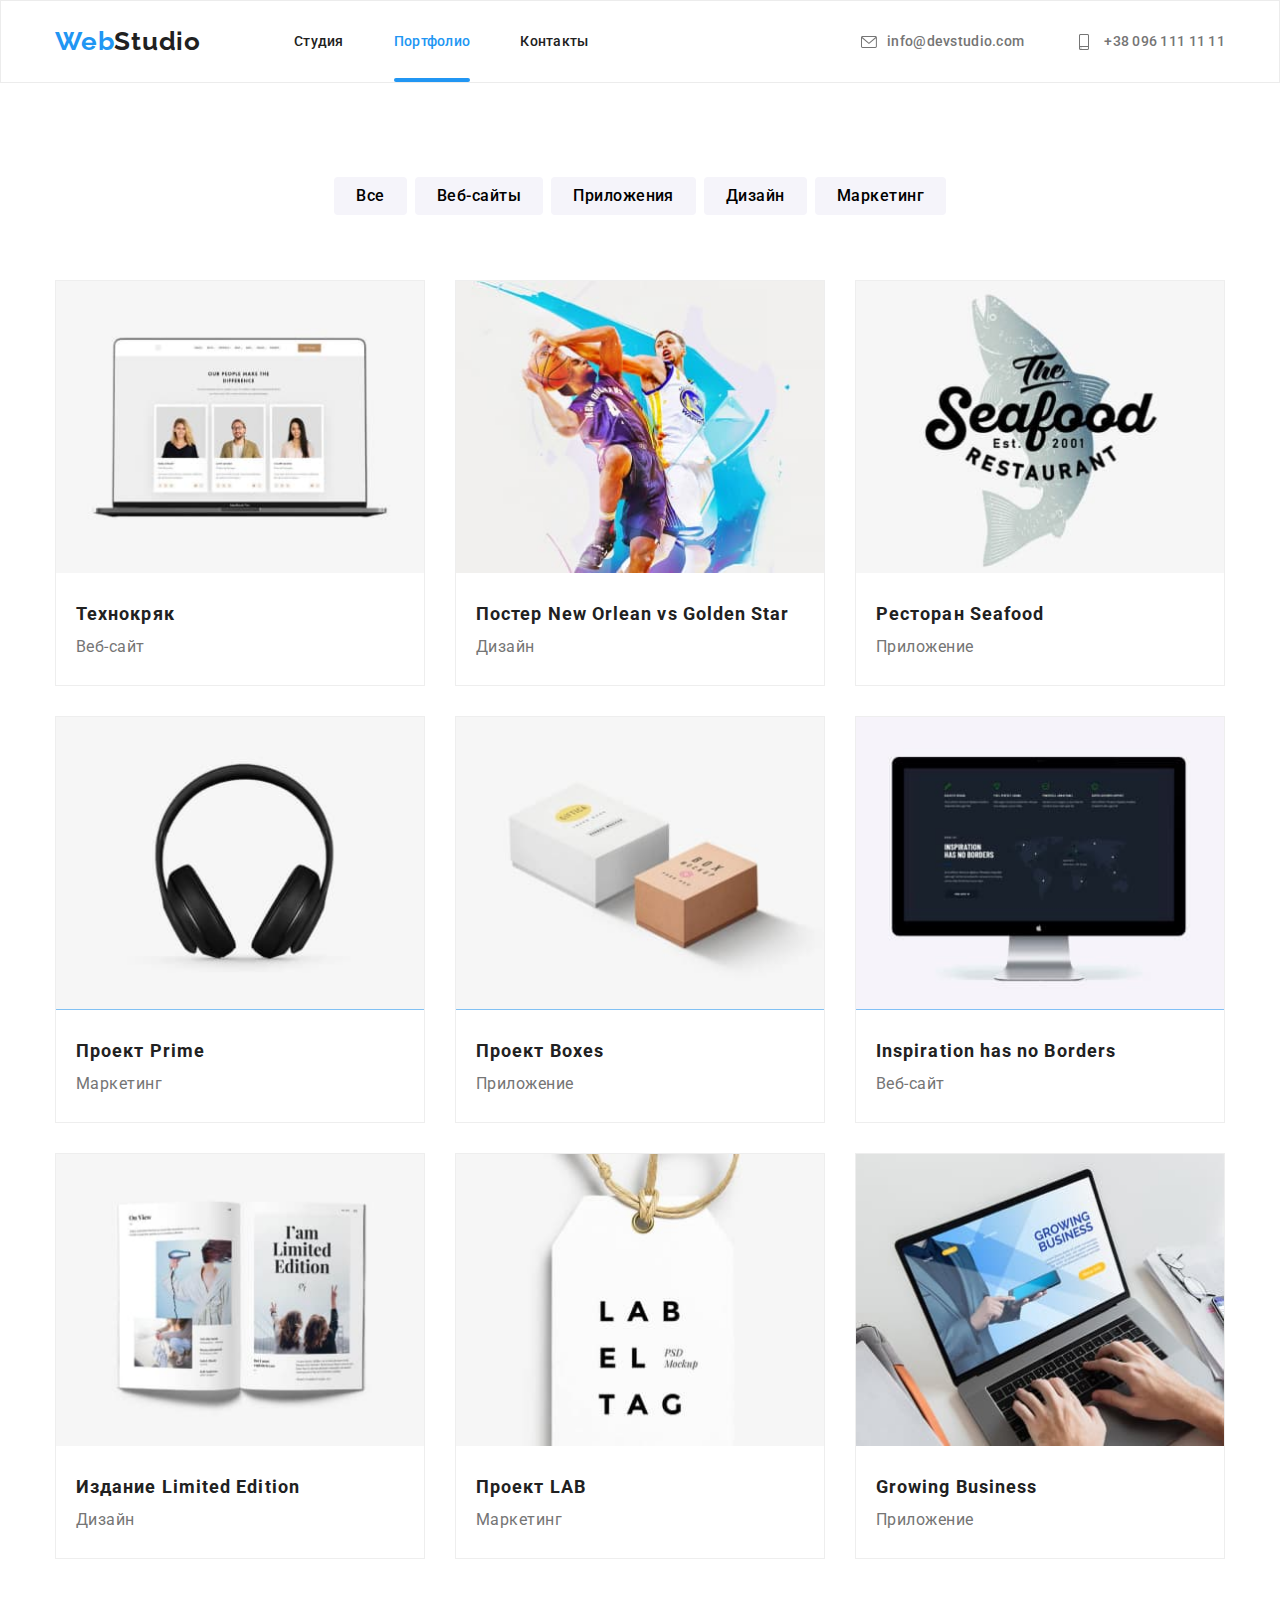
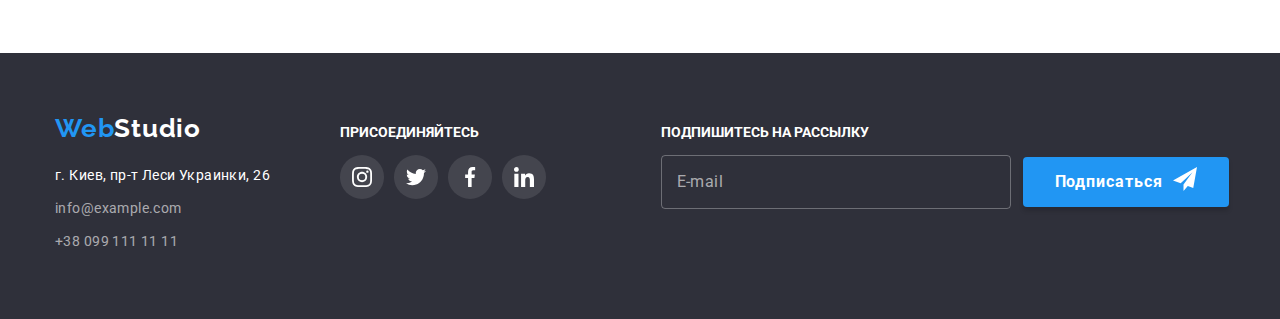
==== commit 1c1fd074: "finished homework" ====
--- a/portfolio.html
+++ b/portfolio.html
@@ -14,36 +14,71 @@
     <link rel="stylesheet" href="./css/main.min.css">
 </head>
 <body>
-    <!-- <header>
-        <div class="container navigation">
-            <nav class="navigation">
-                <a href="./index.html" lang=en class="logo--dark"><span class="logo--accent">Web</span>Studio</a>
-                <ul class="navigation__links list">
-                    <li class="navigation__item"><a class="link" href="./index.html">Студия</a></li>
-                    <li class="navigation__item"><a class="link current" href="./portfolio.html">Портфолио</a></li>
-                    <li class="navigation__item"><a class="link" href="">Контакты</a></li>
+    <header>
+        <section class="header">
+            <div class="navigation container">
+                <nav class="navigation">
+                    <a href="./index.html" lang=en class="logo--dark"><span class="logo--accent">Web</span>Studio</a>
+                    <ul class="navigation__links list">
+                        <li class="navigation__item"><a class="link" href="./index.html">Студия</a></li>
+                        <li class="navigation__item"><a class="link current" href="./portfolio.html">Портфолио</a></li>
+                        <li class="navigation__item"><a class="link" href="">Контакты</a></li>
+                    </ul>
+                </nav>
+                <ul class="address list">
+                    <li class="address__item">
+                        <a class="link" href="mailto:info@devstudio.com">
+    
+                            <svg class="address__icon" width="16px" height="12px">
+                                <use href="./images/sprite.svg#icon-envelope"></use>
+                            </svg>info@devstudio.com
+    
+                        </a>
+                    </li>
+                    <li class="address__item">
+                        <a class="link" href="tel:+380961111111">
+                            <svg class="address__icon" width="20px" height="16px">
+                                <use href="./images/sprite.svg#icon-smartphone"></use>
+                            </svg>+38 096 111 11 11
+                        </a>
+                    </li>
                 </ul>
-            </nav>
-            <ul class="address list">
-                <li class="address__item">
-                    <a class="link" href="mailto:info@devstudio.com">
-    
-                        <svg class="address__icon" width="16px" height="12px">
-                            <use href="./images/sprite.svg#icon-envelope"></use>
-                        </svg>info@devstudio.com
-    
-                    </a>
-                </li>
-                <li class="address__item">
-                    <a class="link" href="tel:+380961111111">
-                        <svg class="address__icon" width="20px" height="16px">
-                            <use href="./images/sprite.svg#icon-smartphone"></use>
-                        </svg>+38 096 111 11 11
-                    </a>
-                </li>
-            </ul>
-        </div>
-    </header> -->
+            </div>
+            <button class="mobile-menu__button" data-menu-button>
+                <svg class="menu__button-icon" width="40px" height="40px">
+                    <use class="menu__button-close" href="./images/sprite.svg#icon-close_40px"></use>
+                    <use class="menu__button-menu" href="./images/sprite.svg#icon-menu_40px"></use>
+                </svg>
+            </button>
+        </section>
+    
+    </header>
+    <!-- mobile-menu -->
+    <div class="mobile-menu" data-menu>
+    
+        <ul class="mobile-navigation__list list">
+            <li class="mobile-navigation__item"><a class="link__mobile" href="./index.html">Студия</a></li>
+            <li class="mobile-navigation__item"><a class="link__mobile" href="./portfolio.html">Портфолио</a></li>
+            <li class="mobile-navigation__item"><a class="link__mobile" href="">Контакты</a></li>
+        </ul>
+        <ul class="mobile-links__list">
+            <a class="link__call" href="tel:+380961111111">+38 096 111 11 11</a>
+            <a class="link__mail" href="mailto:info@devstudio.com">info@devstudio.com</a>
+        </ul>
+    
+        <ul class="mobile-menu__socials list">
+            <li class="mobile-socials__item"><a class="mobile-socials__link" href="" target="_blank"
+                    rel="noopener noreferrer" lang="en">Instagram</a></li>
+            <li class="mobile-socials__item"><a class="mobile-socials__link" href="" target="_blank"
+                    rel="noopener noreferrer" lang="en">Twitter</a></li>
+            <li class="mobile-socials__item"><a class="mobile-socials__link" href="" target="_blank"
+                    rel="noopener noreferrer" lang="en">Facebook</a></li>
+            <li class="mobile-socials__item"><a class="mobile-socials__link" href="" target="_blank"
+                    rel="noopener noreferrer" lang="en">Linkedin</a></li>
+        </ul>
+    
+    
+    </div>
 <!-- main -->
 <main>
     
@@ -379,5 +414,5 @@
     </div>
 </footer>
 
-
+<script src="./js/menu.js"></script>
 </body>
--- a/css/main.min.css
+++ b/css/main.min.css
@@ -1,2 +1,2 @@
-:root{--primary-text-color: rgba(33, 33, 33, 1);--secondary-text-color: rgba(117, 117, 117, 1);--light-text-color: rgba(255, 255, 255, 1);--accent-color: rgba(33, 150, 243, 1);--background-primary: rgba(255, 255, 255, 1);--background-secondary: rgba(245, 244, 250, 1);--background-dark: rgba(47, 48, 58, 1);--primary-icon-color: rgba(175, 177, 184, 1);--dark-icon-background: rgba(255, 255, 255, 0.1);--cubic-bezier: cubic-bezier(0.4, 0, 0.2, 1)}body{background-color:var(--background-primary);color:var(--primary-text-color);font-family:"Roboto", "Raleway", sans-serif}html{box-sizing:border-box}*,*::before,*::after{box-sizing:inherit}img{display:block;width:100%;height:auto}button{border:none}.list{list-style:none;padding:0;margin:0}.link{text-decoration:none}textarea{resize:none}header{border:1px solid #ececec;align-items:center}footer{padding-top:60px;padding-bottom:60px;background-color:var(--background-dark)}.visually-hidden{position:absolute !important;clip:rect(1px 1px 1px 1px);clip:rect(1px, 1px, 1px, 1px);padding:0 !important;border:0 !important;height:1px !important;width:1px !important;overflow:hidden}.container{padding-left:15px;padding-right:15px;width:100%;margin-left:auto;margin-right:auto}@media screen and (min-width: 480px){.container{max-width:480px;margin-left:auto;margin-right:auto}}@media screen and (min-width: 768px){.container{max-width:768px}}@media screen and (min-width: 1200px){.container{max-width:1200px}}.logo--dark{font-family:"Raleway";font-weight:700;font-size:26px;line-height:1.2;letter-spacing:0.03em;color:var(--primary-text-color);text-decoration:none;padding-bottom:25px;padding-top:25px}.logo--light{display:block;margin-bottom:20px;font-family:"Raleway";font-weight:700;font-size:26px;line-height:1.2;letter-spacing:0.03em;color:var(--light-text-color);text-decoration:none}.logo--accent{font-family:"Raleway";font-weight:700;font-size:26px;line-height:1.2;letter-spacing:0.03em;color:var(--accent-color);text-decoration:none}.address__icon{display:inline-flex;margin-right:10px;align-items:center;fill:var(--secondary-text-color);transition-property:fill;transition-duration:250ms;transition-timing-function:var(--cubic-bezier)}.address__icon:hover{fill:currentColor}.link:hover .address__icon,.link:focus .address__icon{fill:currentColor}.address .link{display:flex;align-items:center;font-weight:500;font-size:12px;line-height:1.14;letter-spacing:0.02em;color:var(--secondary-text-color);cursor:pointer;transition-property:color;transition-duration:250ms;transition-timing-function:var(--cubic-bezier)}@media screen and (min-width: 1200px){.address .link{font-size:14px;line-height:1.17}}.address .link:hover,.address .link:focus{color:var(--accent-color)}.address{display:none;margin-left:auto}@media screen and (min-width: 768px){.address{display:flex;flex-direction:column}}@media screen and (min-width: 1200px){.address{flex-direction:inherit}}@media screen and (min-width: 768px){.address__item:not(:last-child){margin-bottom:10px}}@media screen and (min-width: 1200px){.address__item:not(:last-child){margin-right:50px;margin-bottom:0}}.mobile-menu{position:fixed;top:0;left:0;width:100%;height:100vp}.mobile-menu__button{width:40px;height:40px;background-color:transparent;border:none;cursor:pointer}@media screen and (min-width: 768px){.mobile-menu__button{display:none}}.navigation{display:flex;align-items:center}.navigation__links{display:none;margin-left:88px}@media screen and (min-width: 768px){.navigation__links{display:flex}}@media screen and (min-width: 1200px){.navigation__links{margin-left:93px}}.navigation__links .navigation__item{margin-right:50px}.navigation__links .navigation__item:last-child{margin:0}.navigation__links .link{font-weight:500;font-size:14px;line-height:1.14;letter-spacing:0.02em;color:var(--primary-text-color);cursor:pointer;transition-property:color;transition-duration:250ms;transition-timing-function:var(--cubic-bezier)}.navigation__links .link:hover,.navigation__links .link:focus{color:var(--accent-color)}.navigation__links .link.current{color:var(--accent-color)}.link.current{position:relative;padding-bottom:32px}.link.current::after{position:absolute;content:"";display:block;bottom:-1px;width:100%;height:4px;border-radius:2px;background-color:var(--accent-color)}.promo{padding-top:118px;padding-bottom:118px;margin-right:auto;margin-left:auto;max-width:1600px;background-repeat:no-repeat;background-size:cover;background-color:var(--background-dark);background-image:linear-gradient(rgba(47,48,58,0.4), rgba(47,48,58,0.4)),url(../../images/bg-image/mobile-bg@1x.jpg)}@media screen and (min-width: 1200px){.promo{padding-top:200px;padding-bottom:200px;background-position:center;max-width:1600px;height:600px}}@media (min-device-pixel-ratio: 2), (-webkit-min-device-pixel-ratio: 2), (min-resolution: 192dpi), (min-resolution: 2dppx){.promo{background-image:linear-gradient(rgba(47,48,58,0.4), rgba(47,48,58,0.4)),url("../images/bg-image/mobile-bg@2x.jpg")}}@media (min-width: 768px){.promo{background-image:linear-gradient(rgba(47,48,58,0.4), rgba(47,48,58,0.4)),url("../images/bg-image/tablet-bg@1x.jpg")}}@media (min-width: 768px) and (min-device-pixel-ratio: 2), (min-width: 768px) and (-webkit-min-device-pixel-ratio: 2), (min-width: 768px) and (min-resolution: 192dpi), (min-width: 768px) and (min-resolution: 2dppx){.promo{background-image:linear-gradient(rgba(47,48,58,0.4), rgba(47,48,58,0.4)),url("../images/bg-image/tablet-bg@2x.jpg")}}@media (min-width: 1200px){.promo{background-image:linear-gradient(rgba(47,48,58,0.4), rgba(47,48,58,0.4)),url("../images/bg-image/desktop-bg@1x.jpg");background-position:center;max-width:1600px;height:600px}}@media (min-width: 1200px) and (min-device-pixel-ratio: 2), (min-width: 1200px) and (-webkit-min-device-pixel-ratio: 2), (min-width: 1200px) and (min-resolution: 192dpi), (min-width: 1200px) and (min-resolution: 2dppx){.promo{background-image:linear-gradient(rgba(47,48,58,0.4), rgba(47,48,58,0.4)),url("../images/bg-image/desktop-bg@2x.jpg")}}.promo__heading{max-width:360px;margin:0 auto;margin-bottom:30px;font-weight:900;font-size:26px;line-height:1.62;text-align:center;letter-spacing:0.06em;text-transform:uppercase;color:var(--light-text-color)}@media screen and (min-width: 1200px){.promo__heading{max-width:696px;font-size:44px;line-height:1.36}}.promo__button{display:block;padding:10px 32px;min-width:200;margin-left:auto;margin-right:auto;font-family:inherit;font-weight:700;font-size:16px;line-height:1.87;letter-spacing:0.06em;background-color:var(--accent-color);color:var(--light-text-color);box-shadow:0px 4px 4px rgba(0,0,0,0.15);border-radius:4px;cursor:pointer}.highlights{padding-top:60px;padding-bottom:60px;background-color:var(--background-primary)}@media screen and (min-width: 1200px){.highlights{padding-top:94px;padding-bottom:94px}}.highlights .list{margin-left:-30px;margin-top:-30px}@media screen and (min-width: 768px){.highlights .list{display:flex;flex-wrap:wrap}}.highlights__list{margin-top:30px;margin-left:30px}@media screen and (min-width: 480px){.highlights__list{flex-basis:calc((100% - 1 * 30px) / 1)}}@media screen and (min-width: 768px){.highlights__list{flex-basis:calc((100% - 2 * 30px) / 2)}}@media screen and (min-width: 1200px){.highlights__list{flex-basis:calc((100% - 4 * 30px) / 4)}}.highlights__thumb{display:flex;justify-content:center;align-items:center;padding-top:25px;padding-bottom:25px;margin-bottom:30px;width:100%;height:auto;background-color:var(--background-secondary);border-radius:4px}@media screen and (min-width: 1200px){.highlights__thumb{width:270px;height:120px}}.highlights__icon{width:70px;height:70px}.highlights__heading{margin-bottom:0;margin-top:0;text-align:center;font-size:14px;font-weight:700;line-height:1.14;letter-spacing:0.03em;text-transform:uppercase}@media screen and (min-width: 760px){.highlights__heading{text-align:left}}.highlights__paragraph{margin-top:10px;margin-bottom:0;font-size:14px;line-height:1.71;letter-spacing:0.03em;color:var(--secondary-text-color)}.projects{padding-bottom:94px}@media screen and (max-width: 1199px){.projects{display:none}}.projects__heading{margin-top:0;margin-bottom:50px}.projects__list{display:flex}.projects__cards:not(:last-child){margin-right:30px}.projects__cards{position:relative;width:370px;height:294px}.projects__container{position:absolute;bottom:0;display:flex;align-items:center;justify-content:center;width:100%;height:70px;background-color:rgba(47,48,58,0.8)}.projects__text{margin:0;font-weight:700;font-size:14px;line-height:1.14;letter-spacing:0.03em;text-transform:uppercase;color:var(--light-text-color)}.projects__heading{font-weight:700;font-size:36px;line-height:1.16;text-align:center;letter-spacing:0.03em}.team{padding-top:94px;padding-bottom:94px;background-color:var(--background-secondary)}.team__heading{margin-top:0;font-weight:700;font-size:28px;line-height:1.16;text-align:center;letter-spacing:0.03em}@media screen and (min-width: 1200px){.team__heading{margin-bottom:50px;font-size:36px}}.team__list{margin-left:-30px;margin-top:-30px;display:flex;flex-wrap:wrap}.team__card{width:450px;padding-bottom:30px;margin-top:30px;margin-left:30px;text-align:center;background-color:var(--background-primary);box-shadow:0px 1px 3px rgba(0,0,0,0.12),0px 1px 1px rgba(0,0,0,0.14),0px 2px 1px rgba(0,0,0,0.2);border-radius:0px 0px 4px 4px}@media screen and (min-width: 768px){.team__card{flex-basis:calc((100% - 2 * 30px) / 2)}}@media screen and (min-width: 1200px){.team__card{flex-basis:calc((100% - 4 * 30px) / 4)}}.team__img{margin-bottom:30px}.team__name{margin-top:0;margin-bottom:10px;font-weight:500;font-size:16px;line-height:1.18;text-align:center;letter-spacing:0.03em}.team__description{margin:0;font-size:16px;line-height:1.18;text-align:center;letter-spacing:0.03em;color:var(--secondary-text-color)}.social{display:inline-flex;margin-top:16px}.social__item:not(:last-child){margin-right:10px}.social__link{display:flex;justify-content:center;align-items:center;width:44px;height:44px;border-radius:50%;transition-property:background-color;transition-duration:250ms;transition-timing-function:var(--cubic-bezier)}.social__icon{width:20px;height:20px;fill:var(--primary-icon-color);transition-property:fill;transition-duration:250ms;transition-timing-function:var(--cubic-bezier)}.social__link:hover,.social__link:focus{background-color:var(--accent-color)}.social__link:hover .social__icon,.social__link:focus .social__icon{fill:var(--light-text-color)}.clients{padding-top:60px;padding-bottom:60px}.clients__heading{margin-top:0;margin-bottom:30px;font-weight:700;font-size:28px;line-height:1.17;text-align:center;letter-spacing:0.03em}.clients__list{display:flex;flex-wrap:wrap;margin-top:-30px;margin-left:-30px}.clients__card{width:100%;margin-top:30px;margin-left:30px;flex-basis:calc((100% - 2 * 30px) / 2)}@media screen and (min-width: 768px){.clients__card{flex-basis:calc((100% - 3 * 30px) / 3)}}@media screen and (min-width: 1200px){.clients__card{flex-basis:calc((100% - 6 * 30px) / 6)}}.clients__icon{width:106px;height:60px;fill:var(--primary-icon-color);transition:fill 250ms cubic-bezier(0.4, 0, 0.2, 1)}.clients__link{display:flex;justify-content:center;align-items:center;width:100%;height:90px;border:1px solid #afb1b8;border-radius:4px;transition-property:border;transition-duration:250ms;transition-timing-function:cubic-bezier(0.4, 0, 0.2, 1)}.clients__link:hover,.clients__link:focus{border:1px solid var(--accent-color);border-radius:4px}.clients__link:hover .clients__icon,.clients__link:focus .clients__icon{fill:var(--accent-color)}.backdrop{position:fixed;top:0;left:0;width:100%;height:100%;background-color:rgba(0,0,0,0.1);opacity:1;transition:opacity 250ms var(--cubic-bezier),visibility 250ms var(--cubic-bezier)}.backdrop.is-hidden{opacity:0;pointer-events:none;visibility:hidden}.backdrop.is-hidden .modal{transform:translate(-50%, -50%) scale(0.9)}.modal{position:absolute;top:50%;left:50%;transform:translate(-50%, -50%) scale(1);width:528px;height:581px;padding:40px;background-color:var(--light-text-color);box-shadow:0px 1px 3px rgba(0,0,0,0.12),0px 1px 1px rgba(0,0,0,0.14),0px 2px 1px rgba(0,0,0,0.2);border-radius:4px;opacity:1;transition:transform 250ms var(--cubic-bezier),opacity 250ms var(--cubic-bezier)}.modal__button{position:absolute;right:8px;top:8px;width:30px;height:30px;cursor:pointer;background:var(--light-text-color);border:1px solid rgba(0,0,0,0.1);border-radius:50%}.modal__button:hover,.modal__button:focus{cursor:pointer}.modal__button:hover .modal__svg,.modal__button:focus .modal__svg{fill:var(--accent-color)}.modal__svg{position:absolute;bottom:-1px;right:-1px;fill:var(--primary-text-color);transition:fill 250ms var(--cubic-bezier)}.form{display:flex;flex-direction:column}.form__heading{margin-top:0;margin-bottom:12px;font-weight:bold;font-size:20px;line-height:1.15;text-align:center;letter-spacing:0.03em}.form__card{position:relative;margin-top:4px;margin-bottom:10px}.form__field{width:100%;height:40px;padding-left:42px;border:1px solid rgba(33,33,33,0.2);border-radius:4px;outline:none;transition:border-color 250ms var(--cubic-bezier)}.form__field:focus{border-color:var(--accent-color)}.form__mark{font-size:12px;line-height:1.16;letter-spacing:0.01em;color:var(--secondary-text-color)}.form__icon{position:absolute;top:11px;left:12px;display:inline-block;width:18px;height:18px;transition:fill 250ms var(--cubic-bezier)}.form__field:focus+.form__icon{fill:var(--accent-color)}.comment{margin-bottom:20px;margin-top:4px}.comment__area{width:100%;height:120px;padding:12px 16px;border:1px solid rgba(33,33,33,0.2);border-radius:4px;outline:none;transition:border-color 250ms var(--cubic-bezier)}.comment__area:focus{border-color:var(--accent-color)}.comment__area::placeholder{font-size:12px;line-height:1.17;letter-spacing:0.01em;color:var(--secondary-text-color)}.checkbox{display:block;justify-content:center;align-items:center;text-align:center;margin-bottom:30px}.checkbox__area{position:absolute;-webkit-appearance:none;-moz-appearance:none;-appearance:none}.checkbox__wrap{position:relative;display:inline-block;width:16px;height:16px;top:2px;margin-right:5px;border:2px solid var(--primary-text-color);border-radius:2px;transition:border 250ms var(--cubic-bezier),background-image 250ms var(--cubic-bezier)}.checkbox__area:checked+.checkbox__wrap{background-image:url(../images/check.svg);border:var(--accent-color)}.checkbox__area:hover+.checkbox__wrap,.checkbox__area:focus+.checkbox__wrap{border-color:var(--accent-color)}.policy{font-size:14px;line-height:1.71;letter-spacing:0.03em;color:var(--secondary-text-color)}.policy__link{color:var(--accent-color);cursor:pointer}.policy__send{display:block;padding:10px 55px;min-width:200;margin-left:auto;margin-right:auto;font-family:inherit;font-weight:700;font-size:16px;line-height:1.87;letter-spacing:0.06em;background-color:var(--accent-color);color:var(--light-text-color);box-shadow:0px 4px 4px rgba(0,0,0,0.15);border-radius:4px;cursor:pointer}.portfolio{padding-top:60px;padding-bottom:60px}@media screen and (min-width: 1200px){.portfolio{padding-top:94px;padding-bottom:94px}}.portfolio__list:not(:last-child){margin-right:8px}.portfolio__container{position:relative;overflow:hidden}.portfolio__buttons{display:flex;flex-wrap:wrap;justify-content:left;margin-bottom:40px}@media screen and (min-width: 768px){.portfolio__buttons{margin-bottom:30px;justify-content:center}}@media screen and (min-width: 1200px){.portfolio__buttons{margin-bottom:50px}}.portfolio__button{padding-top:6px;padding-bottom:6px;padding-left:22px;padding-right:22px;margin-bottom:15px;font-weight:500;font-size:16px;line-height:1.62;font-family:inherit;letter-spacing:0.03em;min-width:73px;border-radius:4px;text-align:center;cursor:pointer;background-color:var(--background-secondary);transition:box-shadow 250ms cubic-bezier(0.4, 0, 0.2, 1),color 250ms cubic-bezier(0.4, 0, 0.2, 1),background-color 250ms cubic-bezier(0.4, 0, 0.2, 1)}.portfolio__button:hover,.portfolio__button:focus{background-color:var(--accent-color);color:var(--light-text-color);box-shadow:0px 3px 1px rgba(0,0,0,0.1),0px 1px 2px rgba(0,0,0,0.08),0px 2px 2px rgba(0,0,0,0.12)}.overlay{position:absolute;bottom:0;right:0;height:100%;width:100%;padding:63px 24px;font-size:18px;line-height:1.56;letter-spacing:0.03em;text-align:left;color:var(--light-text-color);background-color:rgba(33,150,243,0.9);transform:translateY(100%);transition:transform 250ms cubic-bezier(0.4, 0, 0.2, 1)}.card__link:hover .overlay,.card__link:focus .overlay{transform:translateY(0)}.overlay__paragraph{margin:0}.portfolio__cards{display:flex;flex-wrap:wrap;margin-left:-30px;margin-top:-30px}.portfolio__text{padding:23px 20px}.portfolio__heading{margin:0;font-weight:700;font-size:18px;line-height:2;letter-spacing:0.06em;color:var(--primary-text-color)}.portfolio__paragraph{margin:0;font-size:16px;line-height:1.87;letter-spacing:0.03em;color:var(--secondary-text-color)}.card{margin-top:30px;margin-left:30px;width:100%;left:215px;top:262px;border:1px solid #eeeeee;box-sizing:border-box;display:flex;width:100%}@media screen and (min-width: 768px){.card{flex-basis:calc((100% - 2 * 30px) / 2)}}@media screen and (min-width: 1200px){.card{flex-basis:calc((100% - 3 * 30px) / 3)}}.card__link{display:block;text-decoration:none;cursor:pointer;transition:box-shadow 250ms var(--cubic-bezier)}.card__link:hover,.card__link:focus{box-shadow:0px 1px 1px rgba(0,0,0,0.12),0px 4px 4px rgba(0,0,0,0.06),1px 4px 6px rgba(0,0,0,0.16)}@media screen and (min-width: 1200px){.footer{display:flex;flex-wrap:wrap;align-items:baseline}}.footer__list:not(:last-child){margin-bottom:9px}@media screen and (min-width: 768px){.footer__thumb{display:flex;justify-content:space-around;align-items:baseline}}@media screen and (min-width: 1200px){.footer__thumb{margin-bottom:0}}.footer__wrap{margin-bottom:60px;text-align:center}@media screen and (min-width: 768px){.footer__wrap{text-align:left;margin-bottom:0}}.footer__address{font-size:14px;font-style:normal;line-height:1.71;letter-spacing:0.03em;text-decoration:none;cursor:pointer;color:var(--light-text-color);transition-property:color;transition-duration:250ms;transition-timing-function:var(--cubic-bezier)}.footer__mail,.footer__number{font-size:14px;font-style:normal;line-height:1.71;letter-spacing:0.03em;text-decoration:none;cursor:pointer;color:rgba(255,255,255,0.6);transition-property:color;transition-duration:250ms;transition-timing-function:var(--cubic-bezier)}.footer__address:hover,.footer__mail:hover,.footer__number:hover{color:var(--accent-color)}.footer__address:focus,.footer__mail:focus,.footer__number:focus{color:var(--accent-color)}.join{text-align:center;margin-bottom:60px}@media screen and (min-width: 1200px){.join{margin-left:70px}}.join__heading{margin-top:0;margin-bottom:20;font-size:14px;line-height:1.14;color:var(--light-text-color);text-transform:uppercase}@media screen and (min-width: 1200px){.join__heading{text-align:left}}.footer__social{display:flex;justify-content:center;margin-top:0;fill:var(--light-text-color)}.join__icon{width:20px;height:20px;fill:var(--light-text-color)}.join .social__item{border-radius:50%;background-color:var(--dark-icon-background)}.follow{text-align:center}@media screen and (min-width: 768px){.follow{margin-left:auto;margin-right:auto;text-align:center;margin-top:60px;max-width:450px}}@media screen and (min-width: 1200px){.follow{margin-top:0;margin-right:auto;margin-left:auto}}@media screen and (min-width: 1200px){.follow__thumb{align-items:center;display:flex}}.follow__email{width:100%;margin-bottom:20px;padding:16px 15px;background-color:transparent;font-size:16px;line-height:1.25;letter-spacing:0.03em;color:var(--light-text-color);border-radius:4px;border:1px solid rgba(255,255,255,0.3);outline:none}@media screen and (min-width: 1200px){.follow__email{width:350px;margin-bottom:0}}.follow__email::placeholder{color:rgba(255,255,255,0.6)}.follow__button{display:inline-flex;justify-content:space-between;padding:10px 32px;min-width:200;margin-left:12px;font-family:inherit;font-weight:700;font-size:16px;line-height:1.87;letter-spacing:0.06em;background-color:var(--accent-color);color:var(--light-text-color);box-shadow:0px 4px 4px rgba(0,0,0,0.15);border-radius:4px;cursor:pointer}.follow__icon{margin-left:10px}
+:root{--primary-text-color: rgba(33, 33, 33, 1);--secondary-text-color: rgba(117, 117, 117, 1);--light-text-color: rgba(255, 255, 255, 1);--accent-color: rgba(33, 150, 243, 1);--background-primary: rgba(255, 255, 255, 1);--background-secondary: rgba(245, 244, 250, 1);--background-dark: rgba(47, 48, 58, 1);--primary-icon-color: rgba(175, 177, 184, 1);--dark-icon-background: rgba(255, 255, 255, 0.1);--cubic-bezier: cubic-bezier(0.4, 0, 0.2, 1)}body{background-color:var(--background-primary);color:var(--primary-text-color);font-family:"Roboto", "Raleway", sans-serif}html{box-sizing:border-box}*,*::before,*::after{box-sizing:inherit}img{display:block;width:100%;height:auto}button{border:none}.list{list-style:none;padding:0;margin:0}.link{text-decoration:none}textarea{resize:none}header{border:1px solid #ececec;align-items:center}footer{padding-top:60px;padding-bottom:60px;background-color:var(--background-dark)}.visually-hidden{position:absolute !important;clip:rect(1px 1px 1px 1px);clip:rect(1px, 1px, 1px, 1px);padding:0 !important;border:0 !important;height:1px !important;width:1px !important;overflow:hidden}.container{padding-left:15px;padding-right:15px;width:100%;margin-left:auto;margin-right:auto}@media screen and (min-width: 480px){.container{max-width:480px;margin-left:auto;margin-right:auto}}@media screen and (min-width: 768px){.container{max-width:768px}}@media screen and (min-width: 1200px){.container{max-width:1200px}}.logo--dark{font-family:"Raleway";font-weight:700;font-size:26px;line-height:1.2;letter-spacing:0.03em;color:var(--primary-text-color);text-decoration:none;padding-bottom:25px;padding-top:25px}.logo--light{display:block;margin-bottom:20px;font-family:"Raleway";font-weight:700;font-size:26px;line-height:1.2;letter-spacing:0.03em;color:var(--light-text-color);text-decoration:none}.logo--accent{font-family:"Raleway";font-weight:700;font-size:26px;line-height:1.2;letter-spacing:0.03em;color:var(--accent-color);text-decoration:none}.address__icon{display:inline-flex;margin-right:10px;align-items:center;fill:var(--secondary-text-color);transition-property:fill;transition-duration:250ms;transition-timing-function:var(--cubic-bezier)}.address__icon:hover{fill:currentColor}.link:hover .address__icon,.link:focus .address__icon{fill:currentColor}.address .link{display:flex;align-items:center;font-weight:500;font-size:12px;line-height:1.14;letter-spacing:0.02em;color:var(--secondary-text-color);cursor:pointer;transition-property:color;transition-duration:250ms;transition-timing-function:var(--cubic-bezier)}@media screen and (min-width: 1200px){.address .link{font-size:14px;line-height:1.17}}.address .link:hover,.address .link:focus{color:var(--accent-color)}.address{display:none;margin-left:auto}@media screen and (min-width: 768px){.address{display:flex;flex-direction:column}}@media screen and (min-width: 1200px){.address{flex-direction:inherit}}@media screen and (min-width: 768px){.address__item:not(:last-child){margin-bottom:10px}}@media screen and (min-width: 1200px){.address__item:not(:last-child){margin-right:50px;margin-bottom:0}}.mobile-menu{position:fixed;top:0;left:0;display:flex;flex-direction:column;justify-content:space-between;width:100%;height:100vh;padding:48px 40px;background-color:var(--light-text-color);z-index:1;opacity:0;pointer-events:none;transition:opacity 250ms cubic-bezier(0.4, 0, 0.2, 1)}.mobile-menu.is-open{opacity:1;pointer-events:auto;overflow:hidden;overflow-y:scroll}@media screen and (min-width: 768px){.mobile-menu{display:none}}@media screen and (max-width: 767px){.mobile-menu.is-open{overflow:hidden}}.mobile-navigation__list{font-weight:500;font-size:40px;line-height:1.17;letter-spacing:0.02em}.mobile-navigation__item{margin-bottom:32px}.link__mobile{text-decoration:none;color:var(--primary-text-color);transition:color 250ms var(--cubic-bezier)}.link__mobile:hover,.link__mobile:focus{color:var(--accent-color)}.mobile-links__list{display:flex;flex-direction:column;padding:0;margin-top:0}.link__call{margin-bottom:32px;font-weight:500;font-size:34px;line-height:1.17;letter-spacing:0.02em;text-decoration:none;color:var(--accent-color)}.link__mail{font-weight:500;font-size:24px;line-height:1.16;letter-spacing:0.02em;text-decoration:none;color:var(--secondary-text-color)}.mobile-menu__socials{display:flex;flex-wrap:wrap;margin-top:-10px;margin-left:-10px}.mobile-socials__item{margin-left:10px;margin-top:10px;font-weight:500;font-size:18px;line-height:22px;letter-spacing:0.02em}.mobile-socials__link{text-decoration:none;color:var(--accent-color)}.mobile-socials__item:not(:last-child)::after{content:"";display:inline-block;width:1px;top:0;left:0;height:70%;background-color:rgba(33,33,33,0.2);margin-left:10px}.mobile-menu__button{position:absolute;padding:0;top:20px;z-index:2;right:20px;width:40px;height:40px;background-color:transparent;border:none;cursor:pointer;transition:fill 250ms var(--cubic-bezier)}.mobile-menu__button.is-open{position:fixed}@media screen and (min-width: 768px){.mobile-menu__button{display:none}}.mobile-menu__button:hover,.mobile-menu__button:focus{fill:var(--accent-color)}.menu__button-close{display:none}.mobile-menu__button.is-open .menu__button-menu{display:none}.mobile-menu__button.is-open .menu__button-close{display:block}.header{position:relative}.navigation{display:flex;align-items:center}.navigation__links{display:none;margin-left:88px}@media screen and (min-width: 768px){.navigation__links{display:flex}}@media screen and (min-width: 1200px){.navigation__links{margin-left:93px}}.navigation__links .navigation__item{margin-right:50px}.navigation__links .navigation__item:last-child{margin:0}.navigation__links .link{font-weight:500;font-size:14px;line-height:1.14;letter-spacing:0.02em;color:var(--primary-text-color);cursor:pointer;transition-property:color;transition-duration:250ms;transition-timing-function:var(--cubic-bezier)}.navigation__links .link:hover,.navigation__links .link:focus{color:var(--accent-color)}.navigation__links .link.current{color:var(--accent-color)}.link.current{position:relative;padding-bottom:32px}.link.current::after{position:absolute;content:"";display:block;bottom:-1px;width:100%;height:4px;border-radius:2px;background-color:var(--accent-color)}.promo{padding-top:118px;padding-bottom:118px;margin-right:auto;margin-left:auto;max-width:1600px;background-repeat:no-repeat;background-size:cover;background-color:var(--background-dark);background-image:linear-gradient(rgba(47,48,58,0.4), rgba(47,48,58,0.4)),url(../../images/bg-image/mobile-bg@1x.jpg)}@media screen and (min-width: 1200px){.promo{padding-top:200px;padding-bottom:200px;background-position:center;max-width:1600px;height:600px}}@media (min-device-pixel-ratio: 2), (-webkit-min-device-pixel-ratio: 2), (min-resolution: 192dpi), (min-resolution: 2dppx){.promo{background-image:linear-gradient(rgba(47,48,58,0.4), rgba(47,48,58,0.4)),url("../images/bg-image/mobile-bg@2x.jpg")}}@media (min-width: 768px){.promo{background-image:linear-gradient(rgba(47,48,58,0.4), rgba(47,48,58,0.4)),url("../images/bg-image/tablet-bg@1x.jpg")}}@media (min-width: 768px) and (min-device-pixel-ratio: 2), (min-width: 768px) and (-webkit-min-device-pixel-ratio: 2), (min-width: 768px) and (min-resolution: 192dpi), (min-width: 768px) and (min-resolution: 2dppx){.promo{background-image:linear-gradient(rgba(47,48,58,0.4), rgba(47,48,58,0.4)),url("../images/bg-image/tablet-bg@2x.jpg")}}@media (min-width: 1200px){.promo{background-image:linear-gradient(rgba(47,48,58,0.4), rgba(47,48,58,0.4)),url("../images/bg-image/desktop-bg@1x.jpg");background-position:center;max-width:1600px;height:600px}}@media (min-width: 1200px) and (min-device-pixel-ratio: 2), (min-width: 1200px) and (-webkit-min-device-pixel-ratio: 2), (min-width: 1200px) and (min-resolution: 192dpi), (min-width: 1200px) and (min-resolution: 2dppx){.promo{background-image:linear-gradient(rgba(47,48,58,0.4), rgba(47,48,58,0.4)),url("../images/bg-image/desktop-bg@2x.jpg")}}.promo__heading{max-width:360px;margin:0 auto;margin-bottom:30px;font-weight:900;font-size:26px;line-height:1.62;text-align:center;letter-spacing:0.06em;text-transform:uppercase;color:var(--light-text-color)}@media screen and (min-width: 1200px){.promo__heading{max-width:696px;font-size:44px;line-height:1.36}}.promo__button{display:block;padding:10px 32px;min-width:200;margin-left:auto;margin-right:auto;font-family:inherit;font-weight:700;font-size:16px;line-height:1.87;letter-spacing:0.06em;background-color:var(--accent-color);color:var(--light-text-color);box-shadow:0px 4px 4px rgba(0,0,0,0.15);border-radius:4px;cursor:pointer}.highlights{padding-top:60px;padding-bottom:60px;background-color:var(--background-primary)}@media screen and (min-width: 1200px){.highlights{padding-top:94px;padding-bottom:94px}}.highlights .list{margin-left:-30px;margin-top:-30px}@media screen and (min-width: 768px){.highlights .list{display:flex;flex-wrap:wrap}}.highlights__list{margin-top:30px;margin-left:30px}@media screen and (min-width: 480px){.highlights__list{flex-basis:calc((100% - 1 * 30px) / 1)}}@media screen and (min-width: 768px){.highlights__list{flex-basis:calc((100% - 2 * 30px) / 2)}}@media screen and (min-width: 1200px){.highlights__list{flex-basis:calc((100% - 4 * 30px) / 4)}}.highlights__thumb{display:flex;justify-content:center;align-items:center;padding-top:25px;padding-bottom:25px;margin-bottom:30px;width:100%;height:auto;background-color:var(--background-secondary);border-radius:4px}@media screen and (min-width: 1200px){.highlights__thumb{width:270px;height:120px}}.highlights__icon{width:70px;height:70px}.highlights__heading{margin-bottom:0;margin-top:0;text-align:center;font-size:14px;font-weight:700;line-height:1.14;letter-spacing:0.03em;text-transform:uppercase}@media screen and (min-width: 760px){.highlights__heading{text-align:left}}.highlights__paragraph{margin-top:10px;margin-bottom:0;font-size:14px;line-height:1.71;letter-spacing:0.03em;color:var(--secondary-text-color)}.projects{padding-bottom:94px}@media screen and (max-width: 1199px){.projects{display:none}}.projects__heading{margin-top:0;margin-bottom:50px}.projects__list{display:flex}.projects__cards:not(:last-child){margin-right:30px}.projects__cards{position:relative;width:370px;height:294px}.projects__container{position:absolute;bottom:0;display:flex;align-items:center;justify-content:center;width:100%;height:70px;background-color:rgba(47,48,58,0.8)}.projects__text{margin:0;font-weight:700;font-size:14px;line-height:1.14;letter-spacing:0.03em;text-transform:uppercase;color:var(--light-text-color)}.projects__heading{font-weight:700;font-size:36px;line-height:1.16;text-align:center;letter-spacing:0.03em}.team{padding-top:60px;padding-bottom:60px;background-color:var(--background-secondary)}@media screen and (min-width: 1200px){.team{padding-top:94px;padding-bottom:94px}}.team__heading{margin-top:0;font-weight:700;font-size:28px;line-height:1.16;text-align:center;letter-spacing:0.03em}@media screen and (min-width: 1200px){.team__heading{margin-bottom:50px;font-size:36px}}.team__list{margin-left:-30px;margin-top:-30px;display:flex;flex-wrap:wrap}.team__card{width:450px;padding-bottom:30px;margin-top:30px;margin-left:30px;text-align:center;background-color:var(--background-primary);box-shadow:0px 1px 3px rgba(0,0,0,0.12),0px 1px 1px rgba(0,0,0,0.14),0px 2px 1px rgba(0,0,0,0.2);border-radius:0px 0px 4px 4px}@media screen and (min-width: 768px){.team__card{flex-basis:calc((100% - 2 * 30px) / 2)}}@media screen and (min-width: 1200px){.team__card{flex-basis:calc((100% - 4 * 30px) / 4)}}.team__img{margin-bottom:30px}.team__name{margin-top:0;margin-bottom:10px;font-weight:500;font-size:16px;line-height:1.18;text-align:center;letter-spacing:0.03em}.team__description{margin:0;font-size:16px;line-height:1.18;text-align:center;letter-spacing:0.03em;color:var(--secondary-text-color)}.social{display:inline-flex;margin-top:16px}.social__item:not(:last-child){margin-right:10px}.social__link{display:flex;justify-content:center;align-items:center;width:44px;height:44px;border-radius:50%;transition-property:background-color;transition-duration:250ms;transition-timing-function:var(--cubic-bezier)}.social__icon{width:20px;height:20px;fill:var(--primary-icon-color);transition-property:fill;transition-duration:250ms;transition-timing-function:var(--cubic-bezier)}.social__link:hover,.social__link:focus{background-color:var(--accent-color)}.social__link:hover .social__icon,.social__link:focus .social__icon{fill:var(--light-text-color)}.clients{padding-top:60px;padding-bottom:60px}@media screen and (min-width: 1200px){.clients{padding-top:94px;padding-bottom:94px}}.clients__heading{margin-top:0;margin-bottom:30px;font-weight:700;font-size:28px;line-height:1.17;text-align:center;letter-spacing:0.03em}.clients__list{display:flex;flex-wrap:wrap;margin-top:-30px;margin-left:-30px}.clients__card{width:100%;margin-top:30px;margin-left:30px;flex-basis:calc((100% - 2 * 30px) / 2)}@media screen and (min-width: 768px){.clients__card{flex-basis:calc((100% - 3 * 30px) / 3)}}@media screen and (min-width: 1200px){.clients__card{flex-basis:calc((100% - 6 * 30px) / 6)}}.clients__icon{width:106px;height:60px;fill:var(--primary-icon-color);transition:fill 250ms cubic-bezier(0.4, 0, 0.2, 1)}.clients__link{display:flex;justify-content:center;align-items:center;width:100%;height:90px;border:1px solid #afb1b8;border-radius:4px;transition-property:border;transition-duration:250ms;transition-timing-function:cubic-bezier(0.4, 0, 0.2, 1)}.clients__link:hover,.clients__link:focus{border:1px solid var(--accent-color);border-radius:4px}.clients__link:hover .clients__icon,.clients__link:focus .clients__icon{fill:var(--accent-color)}.backdrop{position:fixed;z-index:3;top:0;left:0;width:100%;height:100%;background-color:rgba(0,0,0,0.1);opacity:1;transition:opacity 250ms var(--cubic-bezier),visibility 250ms var(--cubic-bezier)}.backdrop.is-hidden{opacity:0;pointer-events:none;visibility:hidden}.backdrop.is-hidden .modal{transform:translate(-50%, -50%) scale(0.9)}.modal{position:absolute;top:50%;left:50%;transform:translate(-50%, -50%) scale(1);width:95%;max-width:450px;padding:40px;overflow-y:auto;background-color:var(--light-text-color);box-shadow:0px 1px 3px rgba(0,0,0,0.12),0px 1px 1px rgba(0,0,0,0.14),0px 2px 1px rgba(0,0,0,0.2);border-radius:4px;opacity:1;transition:transform 250ms var(--cubic-bezier),opacity 250ms var(--cubic-bezier)}@media screen and (min-width: 480px){.modal{height:609px;overflow-y:auto}}@media screen and (min-width: 1200px){.modal{max-width:528px;height:609px}}.modal__button{position:absolute;right:8px;top:8px;width:30px;height:30px;cursor:pointer;background:var(--light-text-color);border:1px solid rgba(0,0,0,0.1);border-radius:50%}.modal__button:hover,.modal__button:focus{cursor:pointer}.modal__button:hover .modal__svg,.modal__button:focus .modal__svg{fill:var(--accent-color)}.modal__svg{position:absolute;bottom:-1px;right:-1px;fill:var(--primary-text-color);transition:fill 250ms var(--cubic-bezier)}.form{display:flex;flex-direction:column}.form__heading{margin-top:0;margin-bottom:12px;font-weight:bold;font-size:20px;line-height:1.15;text-align:center;letter-spacing:0.03em}.form__card{position:relative;margin-top:4px;margin-bottom:10px}.form__field{width:100%;height:40px;padding-left:42px;border:1px solid rgba(33,33,33,0.2);border-radius:4px;outline:none;transition:border-color 250ms var(--cubic-bezier)}.form__field:focus{border-color:var(--accent-color)}.form__mark{font-size:12px;line-height:1.16;letter-spacing:0.01em;color:var(--secondary-text-color)}.form__icon{position:absolute;top:11px;left:12px;display:inline-block;width:18px;height:18px;transition:fill 250ms var(--cubic-bezier)}.form__field:focus+.form__icon{fill:var(--accent-color)}.comment{margin-bottom:20px;margin-top:4px}.comment__area{width:100%;height:120px;padding:12px 16px;border:1px solid rgba(33,33,33,0.2);border-radius:4px;outline:none;transition:border-color 250ms var(--cubic-bezier)}.comment__area:focus{border-color:var(--accent-color)}.comment__area::placeholder{font-size:12px;line-height:1.17;letter-spacing:0.01em;color:var(--secondary-text-color)}.checkbox{display:block;justify-content:center;align-items:center;text-align:center;margin-bottom:30px}.checkbox__area{position:absolute;-webkit-appearance:none;-moz-appearance:none;-appearance:none}.checkbox__wrap{position:relative;display:inline-block;width:16px;height:16px;top:2px;margin-right:5px;border:2px solid var(--primary-text-color);border-radius:2px;transition:border 250ms var(--cubic-bezier),background-image 250ms var(--cubic-bezier)}.checkbox__area:checked+.checkbox__wrap{background-image:url(../images/check.svg);border:var(--accent-color)}.checkbox__area:hover+.checkbox__wrap,.checkbox__area:focus+.checkbox__wrap{border-color:var(--accent-color)}.policy{font-size:14px;line-height:1.71;letter-spacing:0.03em;color:var(--secondary-text-color)}.policy__link{color:var(--accent-color);cursor:pointer}.policy__send{display:block;padding:10px 55px;min-width:200;margin-left:auto;margin-right:auto;font-family:inherit;font-weight:700;font-size:16px;line-height:1.87;letter-spacing:0.06em;background-color:var(--accent-color);color:var(--light-text-color);box-shadow:0px 4px 4px rgba(0,0,0,0.15);border-radius:4px;cursor:pointer}.portfolio{padding-top:60px;padding-bottom:60px}@media screen and (min-width: 1200px){.portfolio{padding-top:94px;padding-bottom:94px}}.portfolio__list:not(:last-child){margin-right:8px}.portfolio__container{position:relative;overflow:hidden}.portfolio__buttons{display:flex;flex-wrap:wrap;justify-content:left;margin-bottom:40px}@media screen and (min-width: 768px){.portfolio__buttons{margin-bottom:30px;justify-content:center}}@media screen and (min-width: 1200px){.portfolio__buttons{margin-bottom:50px}}.portfolio__button{padding-top:6px;padding-bottom:6px;padding-left:22px;padding-right:22px;margin-bottom:15px;font-weight:500;font-size:16px;line-height:1.62;font-family:inherit;letter-spacing:0.03em;min-width:73px;border-radius:4px;text-align:center;cursor:pointer;background-color:var(--background-secondary);transition:box-shadow 250ms cubic-bezier(0.4, 0, 0.2, 1),color 250ms cubic-bezier(0.4, 0, 0.2, 1),background-color 250ms cubic-bezier(0.4, 0, 0.2, 1)}.portfolio__button:hover,.portfolio__button:focus{background-color:var(--accent-color);color:var(--light-text-color);box-shadow:0px 3px 1px rgba(0,0,0,0.1),0px 1px 2px rgba(0,0,0,0.08),0px 2px 2px rgba(0,0,0,0.12)}.overlay{position:absolute;bottom:0;right:0;height:100%;width:100%;padding:63px 24px;font-size:18px;line-height:1.56;letter-spacing:0.03em;text-align:left;color:var(--light-text-color);background-color:rgba(33,150,243,0.9);transform:translateY(100%);transition:transform 250ms cubic-bezier(0.4, 0, 0.2, 1)}.card__link:hover .overlay,.card__link:focus .overlay{transform:translateY(0)}.overlay__paragraph{margin:0}.portfolio__cards{display:flex;flex-wrap:wrap;margin-left:-30px;margin-top:-30px}.portfolio__text{padding:23px 20px}.portfolio__heading{margin:0;font-weight:700;font-size:18px;line-height:2;letter-spacing:0.06em;color:var(--primary-text-color)}.portfolio__paragraph{margin:0;font-size:16px;line-height:1.87;letter-spacing:0.03em;color:var(--secondary-text-color)}.card{margin-top:30px;margin-left:30px;width:100%;left:215px;top:262px;border:1px solid #eeeeee;box-sizing:border-box;display:flex;width:100%}@media screen and (min-width: 768px){.card{flex-basis:calc((100% - 2 * 30px) / 2)}}@media screen and (min-width: 1200px){.card{flex-basis:calc((100% - 3 * 30px) / 3)}}.card__link{display:block;text-decoration:none;cursor:pointer;transition:box-shadow 250ms var(--cubic-bezier)}.card__link:hover,.card__link:focus{box-shadow:0px 1px 1px rgba(0,0,0,0.12),0px 4px 4px rgba(0,0,0,0.06),1px 4px 6px rgba(0,0,0,0.16)}@media screen and (min-width: 1200px){.footer{display:flex;flex-wrap:wrap;align-items:baseline}}.footer__list:not(:last-child){margin-bottom:9px}@media screen and (min-width: 768px){.footer__thumb{display:flex;justify-content:space-around;align-items:baseline}}@media screen and (min-width: 1200px){.footer__thumb{margin-bottom:0}}.footer__wrap{margin-bottom:60px;text-align:center}@media screen and (min-width: 768px){.footer__wrap{text-align:left;margin-bottom:0}}.footer__address{font-size:14px;font-style:normal;line-height:1.71;letter-spacing:0.03em;text-decoration:none;cursor:pointer;color:var(--light-text-color);transition-property:color;transition-duration:250ms;transition-timing-function:var(--cubic-bezier)}.footer__mail,.footer__number{font-size:14px;font-style:normal;line-height:1.71;letter-spacing:0.03em;text-decoration:none;cursor:pointer;color:rgba(255,255,255,0.6);transition-property:color;transition-duration:250ms;transition-timing-function:var(--cubic-bezier)}.footer__address:hover,.footer__mail:hover,.footer__number:hover{color:var(--accent-color)}.footer__address:focus,.footer__mail:focus,.footer__number:focus{color:var(--accent-color)}.join{text-align:center;margin-bottom:60px}@media screen and (min-width: 1200px){.join{margin-left:70px}}.join__heading{margin-top:0;margin-bottom:20;font-size:14px;line-height:1.14;color:var(--light-text-color);text-transform:uppercase}@media screen and (min-width: 1200px){.join__heading{text-align:left}}.footer__social{display:flex;justify-content:center;margin-top:0;fill:var(--light-text-color)}.join__icon{width:20px;height:20px;fill:var(--light-text-color)}.join .social__item{border-radius:50%;background-color:var(--dark-icon-background)}.follow{text-align:center}@media screen and (min-width: 768px){.follow{margin-left:auto;margin-right:auto;text-align:center;margin-top:60px;max-width:450px}}@media screen and (min-width: 1200px){.follow{margin-top:0;margin-right:auto;margin-left:auto}}@media screen and (min-width: 1200px){.follow__thumb{align-items:center;display:flex}}.follow__email{width:100%;margin-bottom:20px;padding:16px 15px;background-color:transparent;font-size:16px;line-height:1.25;letter-spacing:0.03em;color:var(--light-text-color);border-radius:4px;border:1px solid rgba(255,255,255,0.3);outline:none}@media screen and (min-width: 1200px){.follow__email{width:350px;margin-bottom:0}}.follow__email::placeholder{color:rgba(255,255,255,0.6)}.follow__button{display:inline-flex;justify-content:space-between;padding:10px 32px;min-width:200;margin-left:12px;font-family:inherit;font-weight:700;font-size:16px;line-height:1.87;letter-spacing:0.06em;background-color:var(--accent-color);color:var(--light-text-color);box-shadow:0px 4px 4px rgba(0,0,0,0.15);border-radius:4px;cursor:pointer}.follow__icon{margin-left:10px}
 /*# sourceMappingURL=main.min.css.map */